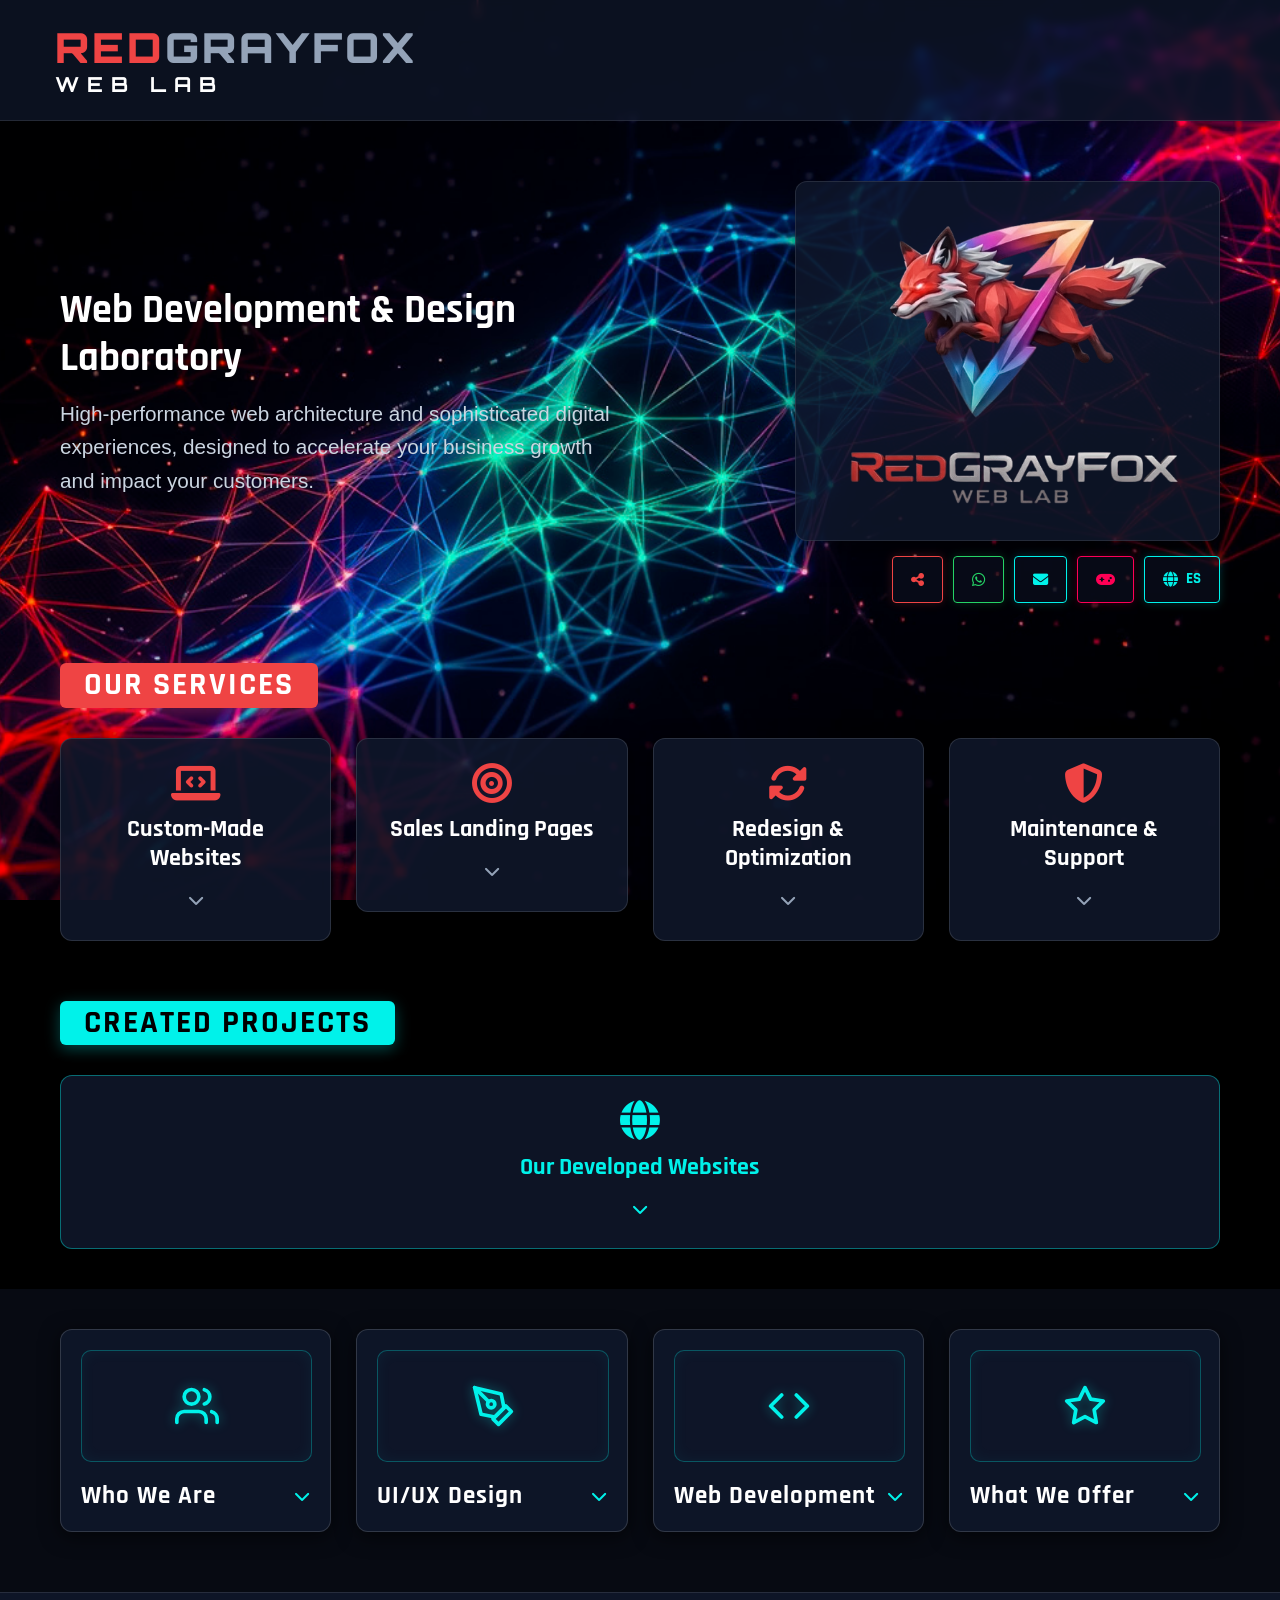
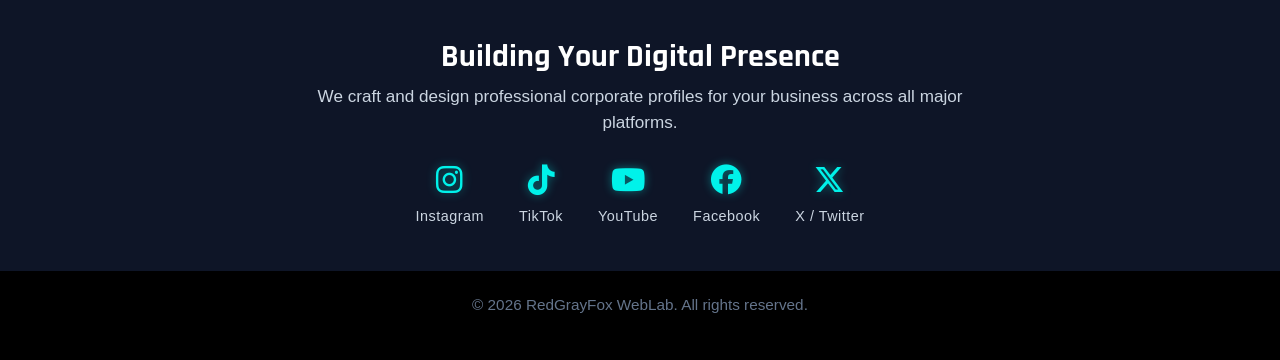
==== en/index.html @ 51eb8832 "Update print statement from 'Hello' to 'hey'" ====
<!DOCTYPE HTML>
<html lang="en">
	<head>
		<title>RedGrayFox WebLab | Web Design & Development</title>
		<meta charset="utf-8" />
		<meta name="viewport" content="width=device-width, initial-scale=1, user-scalable=no" />
		<link rel="stylesheet" href="../assets/css/main.css" />
		<!-- Fonts and Icons -->
		<link rel="preconnect" href="https://fonts.googleapis.com">
		<link rel="preconnect" href="https://fonts.gstatic.com" crossorigin>
		<link href="https://fonts.googleapis.com/css2?family=Orbitron:wght@700;900&family=Rajdhani:wght@600;700&display=swap" rel="stylesheet">
		<link rel="stylesheet" href="https://cdnjs.cloudflare.com/ajax/libs/font-awesome/6.5.1/css/all.min.css" />
		<!-- Favicon PNG -->
        <link rel="icon" type="image/png" sizes="32x32" href="./images/favicon.png" />
	</head>
	<body>
		<!-- Cybernetic Light Comets Canvas -->
		<canvas id="light-canvas"></canvas>

		<div id="page-wrapper">

			<!-- Header -->
			<section id="header">
				<div class="container">
					<div class="row aln-middle">
						<div class="col-12">
							<h1 style="position: relative; right: 5px;"><span>RED</span>GRAYFOX <span>WEB LAB</span></h1>
						</div>
					</div>
				</div>
			</section>

			<!-- Banner -->
			<section id="banner">
				<div class="container">
					<div class="row aln-middle">
						<div class="col-6 col-12-medium">
							<h2 class="banner-title">Web Development & Design Laboratory</h2>
							<p>High-performance web architecture and sophisticated digital experiences, designed to accelerate your business growth and impact your customers.</p>
						</div>
						<div class="col-6 col-12-medium">
							<div class="bordered-feature-image">
								<img src="../images/banner.png" alt="RedGrayFox WebLab Logo" />
							</div>
							
							<!-- Action Buttons -->
							<div class="banner-actions">
								<button class="share-btn" onclick="shareWebsite()" title="Share">
									<i class="fas fa-share-nodes"></i>
								</button>
								<a href="https://wa.me/50664789881?text=Hello,%20I'm%20interested%20in%20your%20web%20services." target="_blank" class="share-btn" title="WhatsApp" style="color: #25d366; border-color: #25d366; box-shadow: 0 0 10px rgba(37, 211, 102, 0.2);">
									<i class="fab fa-whatsapp"></i>
								</a>
								<a href="https://mail.google.com/mail/?view=cm&fs=1&to=redgrayfoxweblab@gmail.com" target="_blank" class="share-btn" title="Correo" style="color: #00f2ea; border-color: #00f2ea; box-shadow: 0 0 10px rgba(0, 242, 234, 0.2);">
    <i class="fas fa-envelope"></i>
</a>
								<a href="https://redgrayfox.github.io/RedGrayFoxStudios.github.io/" target="_blank" class="share-btn" title="RedGrayFox Studio" style="color: #ff0055; border-color: #ff0055; box-shadow: 0 0 10px rgba(255, 0, 85, 0.2);">
									<i class="fas fa-gamepad"></i>
								</a>
								<a href="../index.html" class="lang-btn">
									<i class="fas fa-globe"></i> ES
								</a>
							</div>
						</div>
					</div>
				</div>
			</section>

			<!-- Main Block: Interactive Services Dropdown -->
			<section id="services-section">
				<div class="container">
					<h2 class="section-title-red">Our Services</h2>
					<div class="row">
						<div class="col-3 col-6-medium col-12-small">
							<details class="service-card">
								<summary class="service-summary">
									<div class="service-icon"><i class="fas fa-laptop-code"></i></div>
									<h3>Custom-Made Websites</h3>
									<span class="toggle-icon"><i class="fas fa-chevron-down"></i></span>
								</summary>
								<p>Development of modern corporate pages, adapted to your brand identity and optimized for any device.</p>
							</details>
						</div>
						<div class="col-3 col-6-medium col-12-small">
							<details class="service-card">
								<summary class="service-summary">
									<div class="service-icon"><i class="fas fa-bullseye"></i></div>
									<h3>Sales Landing Pages</h3>
									<span class="toggle-icon"><i class="fas fa-chevron-down"></i></span>
								</summary>
								<p>Strategic landing pages designed for advertising campaigns and immediate generation of potential leads.</p>
							</details>
						</div>
						<div class="col-3 col-6-medium col-12-small">
							<details class="service-card">
								<summary class="service-summary">
									<div class="service-icon"><i class="fas fa-sync-alt"></i></div>
									<h3>Redesign & Optimization</h3>
									<span class="toggle-icon"><i class="fas fa-chevron-down"></i></span>
								</summary>
								<p>Modernization of websites, significantly improving load speed, SEO, and user experience.</p>
							</details>
						</div>
						<div class="col-3 col-6-medium col-12-small">
							<details class="service-card">
								<summary class="service-summary">
									<div class="service-icon"><i class="fas fa-shield-alt"></i></div>
									<h3>Maintenance & Support</h3>
									<span class="toggle-icon"><i class="fas fa-chevron-down"></i></span>
								</summary>
								<p>Hosting management, backups, security updates, and continuous adjustments to keep your site always active.</p>
							</details>
						</div>
					</div>
				</div>
			</section>

			<!-- New Section: Created Projects Portfolio -->
			<section id="projects-section">
				<div class="container">
					<h2 class="section-title-red" style="background: #00f2ea; color: #000000; box-shadow: 0 4px 15px rgba(0, 242, 234, 0.3);">Created Projects</h2>
					<div class="row">
						<div class="col-12">
							<details class="service-card" style="border-color: rgba(0, 242, 234, 0.4);">
								<summary class="service-summary">
									<div class="service-icon" style="color: #00f2ea;"><i class="fas fa-globe"></i></div>
									<h3 style="color: #00f2ea;">Our Developed Websites</h3>
									<span class="toggle-icon" style="color: #00f2ea;"><i class="fas fa-chevron-down"></i></span>
								</summary>
								<div style="margin-top: 15px; padding-top: 15px; border-top: 1px solid rgba(255, 255, 255, 0.1);">
									<ul class="project-links-list">
										<li>
											<a href="https://redgrayfox.github.io/RedGrayFoxStudios.github.io/" target="_self" class="project-link-item">
												<i class="fas fa-desktop" style="margin-right: 8px;"></i> RedGrayFox Studios
											</a>
										</li>

                                                                                <li>
											<a href="https://constructorarealtreminio.github.io/real-treminio/" target="_self" class="project-link-item">
												<i class="fas fa-desktop" style="margin-right: 8px;"></i> Real Treminio Constrution
											</a>
										</li>


                                                                                <li>
											<a href="https://zensoundmultimediastudios.github.io/ZensoundMultimediaStudios/" target="_self" class="project-link-item">
												<i class="fas fa-desktop" style="margin-right: 8px;"></i> Zensound Multimedia Studios
											</a>
									        </li>

									</ul>
								</div>
							</details>
						</div>
					</div>
				</div>
			</section>

			<!-- Features / Lower Section (Now Collapsible) -->
			<section id="features">
				<div class="container">
					<div class="row">
						<div class="col-3 col-6-medium col-12-small">
							<details class="feature-box">
								<summary class="feature-summary">
									<div class="svg-button">
										<svg xmlns="http://www.w3.org/2000/svg" viewBox="0 0 24 24" fill="none" stroke="currentColor" stroke-width="2" stroke-linecap="round" stroke-linejoin="round">
											<path d="M17 21v-2a4 4 0 0 0-4-4H5a4 4 0 0 0-4 4v2"></path>
											<circle cx="9" cy="7" r="4"></circle>
											<path d="M23 21v-2a4 4 0 0 0-3-3.87"></path>
											<path d="M16 3.13a4 4 0 0 1 0 7.75"></path>
										</svg>
									</div>
									<div class="feature-header-row">
										<h2>Who We Are</h2>
										<span class="feature-toggle-icon"><i class="fas fa-chevron-down"></i></span>
									</div>
								</summary>
								<p>A creative laboratory focused on building unique, functional, and attractive digital experiences.</p>
							</details>
						</div>
						<div class="col-3 col-6-medium col-12-small">
							<details class="feature-box">
								<summary class="feature-summary">
									<div class="svg-button">
										<svg xmlns="http://www.w3.org/2000/svg" viewBox="0 0 24 24" fill="none" stroke="currentColor" stroke-width="2" stroke-linecap="round" stroke-linejoin="round">
											<path d="M12 19l7-7 3 3-7 7-3-3z"></path>
											<path d="M18 13l-1.5-7.5L2 2l3.5 14.5L13 18l5-5z"></path>
											<path d="M2 2l7.58 7.58"></path>
											<circle cx="11" cy="11" r="2"></circle>
										</svg>
									</div>
									<div class="feature-header-row">
										<h2>UI/UX Design</h2>
										<span class="feature-toggle-icon"><i class="fas fa-chevron-down"></i></span>
									</div>
								</summary>
								<p>We transform ideas into intuitive interfaces focused on optimizing your users' navigation.</p>
							</details>
						</div>
						<div class="col-3 col-6-medium col-12-small">
							<details class="feature-box">
								<summary class="feature-summary">
									<div class="svg-button">
										<svg xmlns="http://www.w3.org/2000/svg" viewBox="0 0 24 24" fill="none" stroke="currentColor" stroke-width="2" stroke-linecap="round" stroke-linejoin="round">
											<polyline points="16 18 22 12 16 6"></polyline>
											<polyline points="8 6 2 12 8 18"></polyline>
										</svg>
									</div>
									<div class="feature-header-row">
										<h2>Web Development</h2>
										<span class="feature-toggle-icon"><i class="fas fa-chevron-down"></i></span>
									</div>
								</summary>
								<p>We write clean code, optimized for search engines (SEO) and 100% responsive for any device.</p>
							</details>
						</div>
						<div class="col-3 col-6-medium col-12-small">
							<details class="feature-box">
								<summary class="feature-summary">
									<div class="svg-button">
										<svg xmlns="http://www.w3.org/2000/svg" viewBox="0 0 24 24" fill="none" stroke="currentColor" stroke-width="2" stroke-linecap="round" stroke-linejoin="round">
											<polygon points="12 2 15.09 8.26 22 9.27 17 14.14 18.18 21.02 12 17.77 5.82 21.02 7 14.14 2 9.27 8.91 8.26 12 2"></polygon>
										</svg>
									</div>
									<div class="feature-header-row">
										<h2>What We Offer</h2>
										<span class="feature-toggle-icon"><i class="fas fa-chevron-down"></i></span>
									</div>
								</summary>
								<p>Digital solutions: from corporate pages and landing pages to online stores.</p>
							</details>
						</div>
					</div>
				</div>
			</section>

			<!-- Footer -->
			<footer id="footer">
				<div class="container">
					<h2>Building Your Digital Presence</h2>
					<p class="footer-subtitle">We craft and design professional corporate profiles for your business across all major platforms.</p>
					
					<div class="social-platforms-block">
						<div class="platform-item">
							<i class="fab fa-instagram"></i>
							<span>Instagram</span>
						</div>
						<div class="platform-item">
							<i class="fab fa-tiktok"></i>
							<span>TikTok</span>
						</div>
						<div class="platform-item">
							<i class="fab fa-youtube"></i>
							<span>YouTube</span>
						</div>
						<div class="platform-item">
							<i class="fab fa-facebook"></i>
							<span>Facebook</span>
						</div>
						<div class="platform-item">
							<i class="fab fa-x-twitter"></i>
							<span>X / Twitter</span>
						</div>
					</div>
				</div>
			</footer>

			<!-- Copyright -->
			<div id="copyright">
				&copy; 2026 RedGrayFox WebLab. All rights reserved.
			</div>

		</div>

		<!-- Script for share and light comets -->
		<script>
			function shareWebsite() {
				if (navigator.share) {
					navigator.share({
						title: 'RedGrayFox WebLab',
						url: window.location.href,
					}).catch(() => {});
				} else {
					navigator.clipboard.writeText(window.location.href);
					alert('Link copied to clipboard!');
				}
			}

			const canvas = document.getElementById('light-canvas');
			const ctx = canvas.getContext('2d');

			function resizeCanvas() {
				canvas.width = window.innerWidth;
				canvas.height = window.innerHeight;
			}
			window.addEventListener('resize', resizeCanvas);
			resizeCanvas();

			class LightComet {
				constructor() {
					this.reset();
				}

				reset() {
					const direction = Math.floor(Math.random() * 4);
					this.speed = Math.random() * 5 + 6;
					this.length = Math.random() * 40 + 60;

					if (direction === 0) {
						this.x = -150;
						this.y = Math.random() * canvas.height;
						this.vx = this.speed;
						this.vy = 0;
					} else if (direction === 1) {
						this.x = canvas.width + 150;
						this.y = Math.random() * canvas.height;
						this.vx = -this.speed;
						this.vy = 0;
					} else if (direction === 2) {
						this.x = Math.random() * canvas.width;
						this.y = -150;
						this.vx = 0;
						this.vy = this.speed;
					} else {
						this.x = Math.random() * canvas.width;
						this.y = canvas.height + 150;
						this.vx = 0;
						this.vy = -this.speed;
					}

					this.color = Math.random() > 0.5 ? '239, 68, 68' : '0, 242, 234';
					this.active = true;
				}

				update() {
					this.x += this.vx;
					this.y += this.vy;

					if (this.x < -200 || this.x > canvas.width + 200 || this.y < -200 || this.y > canvas.height + 200) {
						this.active = false;
					}
				}

				draw() {
					let tailX = this.x;
					let tailY = this.y;

					if (this.vx > 0) tailX = this.x - this.length;
					else if (this.vx < 0) tailX = this.x + this.length;
					
					if (this.vy > 0) tailY = this.y - this.length;
					else if (this.vy < 0) tailY = this.y + this.length;

					const gradient = ctx.createLinearGradient(this.x, this.y, tailX, tailY);
					gradient.addColorStop(0, `rgba(${this.color}, 1)`);
					gradient.addColorStop(0.3, `rgba(${this.color}, 0.5)`);
					gradient.addColorStop(1, `rgba(${this.color}, 0)`);

					ctx.beginPath();
					ctx.moveTo(this.x, this.y);
					ctx.lineTo(tailX, tailY);
					ctx.strokeStyle = gradient;
					ctx.lineWidth = 2;
					ctx.lineCap = 'round';
					ctx.stroke();
				}
			}

			let currentComet = null;
			let nextLaunchTime = Date.now() + 1000;

			function animate() {
				ctx.clearRect(0, 0, canvas.width, canvas.height);
				const now = Date.now();

				if (!currentComet && now > nextLaunchTime) {
					currentComet = new LightComet();
					nextLaunchTime = now + Math.random() * 2000 + 2500;
				}

				if (currentComet) {
					currentComet.update();
					currentComet.draw();
					if (!currentComet.active) {
						currentComet = null;
					}
				}

				requestAnimationFrame(animate);
			}

			animate();
		</script>
	</body>
</html>
---- assets/css/main.css ----
/* Reset básico */
html, body, div, span, applet, object, iframe, h1, h2, h3, h4, h5, h6, p, blockquote,
pre, a, abbr, acronym, address, big, cite, code, del, dfn, em, img, ins, kbd, q, s, samp,
small, strike, strong, sub, sup, tt, var, b, u, i, center, dl, dt, dd, ol, ul, li, fieldset,
form, label, legend, table, caption, tbody, tfoot, thead, tr, th, td, article, aside,
canvas, details, embed, figure, figcaption, footer, header, hgroup, menu, nav, output, ruby,
section, summary, time, mark, audio, video {
	margin: 0;
	padding: 0;
	border: 0;
	font-size: 100%;
	font: inherit;
	vertical-align: baseline;
}

article, aside, details, figcaption, figure, footer, header, hgroup, menu, nav, section {
	display: block;
}

html {
	box-sizing: border-box;
}

*, *:before, *:after {
	box-sizing: inherit;
}

/* Fondo continuo */
body {
	background: #000000 url("images/bg01.jpg") no-repeat center top fixed;
	background-size: cover;
	color: #e2e8f0;
	font-size: 13.5pt;
	font-family: Arial, Helvetica, sans-serif;
	line-height: 1.6em;
	font-weight: 300;
	overflow-x: hidden;
}

ol, ul {
	list-style: none;
}

a {
	text-decoration: none !important;
}

/* Canvas Cometas */
#light-canvas {
	position: fixed;
	top: 0;
	left: 0;
	width: 100vw;
	height: 100vh;
	pointer-events: none;
	z-index: 1;
}

#page-wrapper {
	position: relative;
	z-index: 2;
}

/* Container & Layout */
.container {
	margin: 0 auto;
	max-width: 100%;
	width: 1200px;
	padding: 0 20px;
}

.row {
	display: flex;
	flex-wrap: wrap;
	box-sizing: border-box;
	align-items: stretch;
	margin-top: -25px;
	margin-left: -25px;
}

.row > * {
	box-sizing: border-box;
	padding: 25px 0 0 25px;
}

.row.aln-middle {
	align-items: center;
}

.col-3 { width: 25%; }
.col-4 { width: 33.33333%; }
.col-6 { width: 50%; }
.col-8 { width: 66.66667%; }
.col-12 { width: 100%; }

/* Header */
#header {
	position: relative;
	background: rgba(15, 23, 42, 0.75);
	border-bottom: solid 1px rgba(255, 255, 255, 0.1);
	padding: 25px 0;
	backdrop-filter: blur(5px);
}

#header h1 {
	font-family: 'Orbitron', 'Rajdhani', sans-serif !important;
	font-size: 2.3em;
	font-weight: 900;
	color: #94a3b8;
	letter-spacing: 3px;
	text-transform: uppercase;
	line-height: 1.1;
}

#header h1 span:first-child {
	color: #ef4444; 
	display: inline;
}

#header h1 span:last-child {
	display: block;
	font-size: 0.5em;
	letter-spacing: 8px;
	color: #ffffff;
	font-weight: 700;
	margin-top: 2px;
}

/* Banner */
#banner {
	padding: 60px 0 40px 0;
}

#banner .banner-title {
	font-family: 'Rajdhani', sans-serif;
	font-size: 2.2em;
	color: #ffffff;
	margin-bottom: 15px;
	font-weight: 700;
	line-height: 1.2;
}

#banner p {
	font-family: Arial, Helvetica, sans-serif !important;
	font-size: 1.15em;
	line-height: 1.6em;
	color: #cbd5e1;
	font-weight: 300;
}

#banner .bordered-feature-image {
	background: rgba(15, 23, 42, 0.85);
	padding: 15px;
	border-radius: 12px;
	border: 1px solid rgba(255, 255, 255, 0.1);
	box-shadow: 0 10px 30px rgba(0, 0, 0, 0.6);
	display: flex;
	justify-content: center;
	align-items: center;
	max-width: 425px;
	margin-left: auto;
}

#banner .bordered-feature-image img {
	display: block;
	width: 100%;
	height: auto;
	border-radius: 8px;
}

/* Título Sección */
.section-title-red {
	font-family: 'Rajdhani', Arial, sans-serif !important;
	font-size: 1.8em;
	font-weight: 700;
	color: #ffffff;
	text-transform: uppercase;
	letter-spacing: 2px;
	margin-bottom: 30px;
	display: inline-block;
	background: #ef4444;
	padding: 8px 24px;
	border-radius: 6px;
	box-shadow: 0 4px 15px rgba(239, 68, 68, 0.3);
}

/* Sección Servicios y Portafolio Desplegable */
#services-section, #projects-section {
	padding: 20px 0 40px 0;
}

.service-card {
	background: rgba(15, 23, 42, 0.9);
	border: 1px solid rgba(255, 255, 255, 0.12);
	border-radius: 12px;
	padding: 25px 20px;
	transition: all 0.3s ease;
	box-shadow: 0 4px 20px rgba(0, 0, 0, 0.5);
	cursor: pointer;
}

.service-card:hover {
	border-color: #ef4444;
	box-shadow: 0 8px 25px rgba(239, 68, 68, 0.25);
}

.service-summary {
	list-style: none;
	display: flex;
	flex-direction: column;
	align-items: center;
	text-align: center;
	outline: none;
}

.service-summary::-webkit-details-marker {
	display: none;
}

.service-icon {
	font-size: 2.2em;
	color: #ef4444;
	margin-bottom: 12px;
}

.service-card h3 {
	font-family: 'Rajdhani', sans-serif;
	font-size: 1.35em;
	color: #ffffff;
	font-weight: 700;
	margin-bottom: 8px;
}

.toggle-icon {
	font-size: 0.9em;
	color: #94a3b8;
	margin-top: 5px;
	transition: transform 0.3s ease;
}

.service-card[open] .toggle-icon {
	transform: rotate(180deg);
	color: #ef4444;
}

.service-card p {
	font-size: 0.9em;
	color: #cbd5e1;
	line-height: 1.5em;
	margin-top: 15px;
	padding-top: 15px;
	border-top: 1px solid rgba(255, 255, 255, 0.1);
	text-align: center;
	animation: fadeIn 0.4s ease;
}

@keyframes fadeIn {
	from { opacity: 0; transform: translateY(-5px); }
	to { opacity: 1; transform: translateY(0); }
}

/* Estilo para los links de proyectos internos (Color Cian) */
.project-links-list {
	list-style: none;
	padding: 0;
	margin: 0;
	display: flex;
	flex-direction: column;
	gap: 10px;
}

.project-link-item {
	display: block;
	background: rgba(0, 242, 234, 0.08);
	border: 1px solid rgba(0, 242, 234, 0.3);
	color: #00f2ea !important;
	padding: 8px 12px;
	border-radius: 6px;
	font-family: 'Rajdhani', sans-serif;
	font-weight: 700;
	font-size: 1.05em;
	transition: all 0.3s ease;
}

.project-link-item:hover {
	background: #00f2ea;
	color: #000000 !important;
	box-shadow: 0 0 15px rgba(0, 242, 234, 0.5);
}

/* Section Features (Quiénes Somos / UI/UX, etc. ahora desplegables) */
#features {
	background: rgba(10, 15, 26, 0.7);
	padding: 40px 0 60px 0;
}

.feature-box {
	background: rgba(15, 23, 42, 0.92) !important;
	border: 1px solid rgba(255, 255, 255, 0.15) !important;
	border-radius: 12px !important;
	padding: 20px !important;
	height: 100% !important;
	box-shadow: 0 4px 20px rgba(0, 0, 0, 0.6) !important;
	cursor: pointer;
	transition: all 0.3s ease;
}

.feature-box:hover {
	border-color: #00f2ea !important;
	box-shadow: 0 8px 25px rgba(0, 242, 234, 0.25) !important;
}

.feature-summary {
	list-style: none;
	outline: none;
}

.feature-summary::-webkit-details-marker {
	display: none;
}

.feature-box .svg-button {
	width: 100%;
	height: 110px;
	background: rgba(15, 23, 42, 0.6);
	border: 1px solid rgba(0, 242, 234, 0.3);
	border-radius: 10px;
	display: flex;
	justify-content: center;
	align-items: center;
	margin-bottom: 20px;
	transition: all 0.3s ease;
	box-shadow: inset 0 0 15px rgba(0, 242, 234, 0.05);
}

.feature-box .svg-button svg {
	width: 44px;
	height: 44px;
	stroke: #00f2ea;
	transition: all 0.3s ease;
	filter: drop-shadow(0 0 6px rgba(0, 242, 234, 0.4));
}

.feature-box:hover .svg-button {
	border-color: #ef4444;
	background: rgba(239, 68, 68, 0.1);
	box-shadow: 0 0 20px rgba(239, 68, 68, 0.3), inset 0 0 15px rgba(239, 68, 68, 0.2);
}

.feature-box:hover .svg-button svg {
	stroke: #ef4444;
	transform: scale(1.1);
	filter: drop-shadow(0 0 8px rgba(239, 68, 68, 0.8));
}

.feature-header-row {
	display: flex;
	justify-content: space-between;
	align-items: center;
}

.feature-box h2 {
	font-family: 'Rajdhani', sans-serif !important;
	font-size: 1.4em !important;
	color: #ffffff !important;
	margin-bottom: 0 !important;
	font-weight: 700 !important;
	letter-spacing: 1px !important;
}

.feature-toggle-icon {
	font-size: 0.9em;
	color: #00f2ea;
	transition: transform 0.3s ease;
}

.feature-box[open] .feature-toggle-icon {
	transform: rotate(180deg);
}

.feature-box p {
	font-family: Arial, Helvetica, sans-serif !important;
	font-size: 0.9em !important;
	color: #e2e8f0 !important;
	line-height: 1.5em !important;
	font-weight: 300 !important;
	margin-top: 15px !important;
	padding-top: 15px !important;
	border-top: 1px solid rgba(255, 255, 255, 0.1) !important;
	animation: fadeIn 0.4s ease;
}

/* Footer & Bloque de Presencia Digital */
#footer {
	padding: 50px 0 40px 0;
	text-align: center;
	background: rgba(15, 23, 42, 0.95);
	border-top: 1px solid rgba(255, 255, 255, 0.1);
}

#footer h2 {
	font-family: 'Rajdhani', sans-serif;
	font-size: 1.8em;
	color: #ffffff;
	margin-bottom: 12px;
	font-weight: 700;
}

.footer-subtitle {
	font-size: 0.95em;
	color: #cbd5e1;
	max-width: 650px;
	margin: 0 auto 30px auto;
	line-height: 1.5;
}

.social-platforms-block {
	display: flex;
	justify-content: center;
	align-items: center;
	gap: 35px;
	flex-wrap: wrap;
}

.platform-item {
	display: flex;
	flex-direction: column;
	align-items: center;
	color: #00f2ea;
	cursor: default;
	user-select: none;
}

.platform-item i {
	font-size: 1.7em;
	margin-bottom: 6px;
	filter: drop-shadow(0 0 5px rgba(0, 242, 234, 0.4));
}

.platform-item span {
	font-family: Arial, Helvetica, sans-serif;
	font-size: 0.8em;
	color: #cbd5e1;
	letter-spacing: 0.5px;
}

/* Copyright */
#copyright {
	text-align: center;
	font-family: Arial, Helvetica, sans-serif;
	font-size: 0.85em;
	padding: 20px 0 40px 0;
	color: #64748b;
}

/* Responsivo */
@media screen and (max-width: 980px) {
	.col-12-medium { width: 100%; }
	.col-6-medium { width: 50%; }
	
	#header { text-align: center; }
	#banner { text-align: center; }
	#banner .bordered-feature-image { margin: 25px auto 0 auto; }
	.section-title-red { text-align: center; display: block; width: fit-content; margin-left: auto; margin-right: auto; }
}

@media screen and (max-width: 736px) {
	.col-12-small { width: 100%; }
	.social-platforms-block { gap: 20px; }
}

/* --- Language Switcher Button --- */
.lang-switcher-container {
    display: flex;
    justify-content: flex-end;
    margin-top: 15px;
}

.lang-btn {
    display: inline-flex;
    align-items: center;
    gap: 8px;
    background: rgba(10, 15, 30, 0.7);
    border: 1px solid #00f2ea;
    color: #00f2ea;
    padding: 8px 18px;
    font-family: 'Rajdhani', sans-serif;
    font-weight: 700;
    font-size: 0.95rem;
    text-decoration: none;
    border-radius: 4px;
    box-shadow: 0 0 10px rgba(0, 242, 234, 0.2);
    transition: all 0.3s ease;
}

.lang-btn:hover {
    background: #00f2ea;
    color: #050b14;
    box-shadow: 0 0 20px rgba(0, 242, 234, 0.6);
}

/* --- Contenedor para alinear los botones del banner --- */
.banner-actions {
    display: flex;
    justify-content: flex-end;
    gap: 10px;
    margin-top: 15px;
    flex-wrap: wrap;
}

/* --- Botón Compartir (Share) --- */
.share-btn {
    display: inline-flex;
    align-items: center;
    gap: 8px;
    background: rgba(10, 15, 30, 0.7);
    border: 1px solid #ef4444;
    color: #ef4444;
    padding: 8px 18px;
    font-family: 'Rajdhani', sans-serif;
    font-weight: 700;
    font-size: 0.95rem;
    text-decoration: none;
    border-radius: 4px;
    cursor: pointer;
    box-shadow: 0 0 10px rgba(239, 68, 68, 0.2);
    transition: all 0.3s ease;
}

.share-btn:hover {
    background: #ef4444;
    color: #ffffff;
    box-shadow: 0 0 20px rgba(239, 68, 68, 0.6);
}
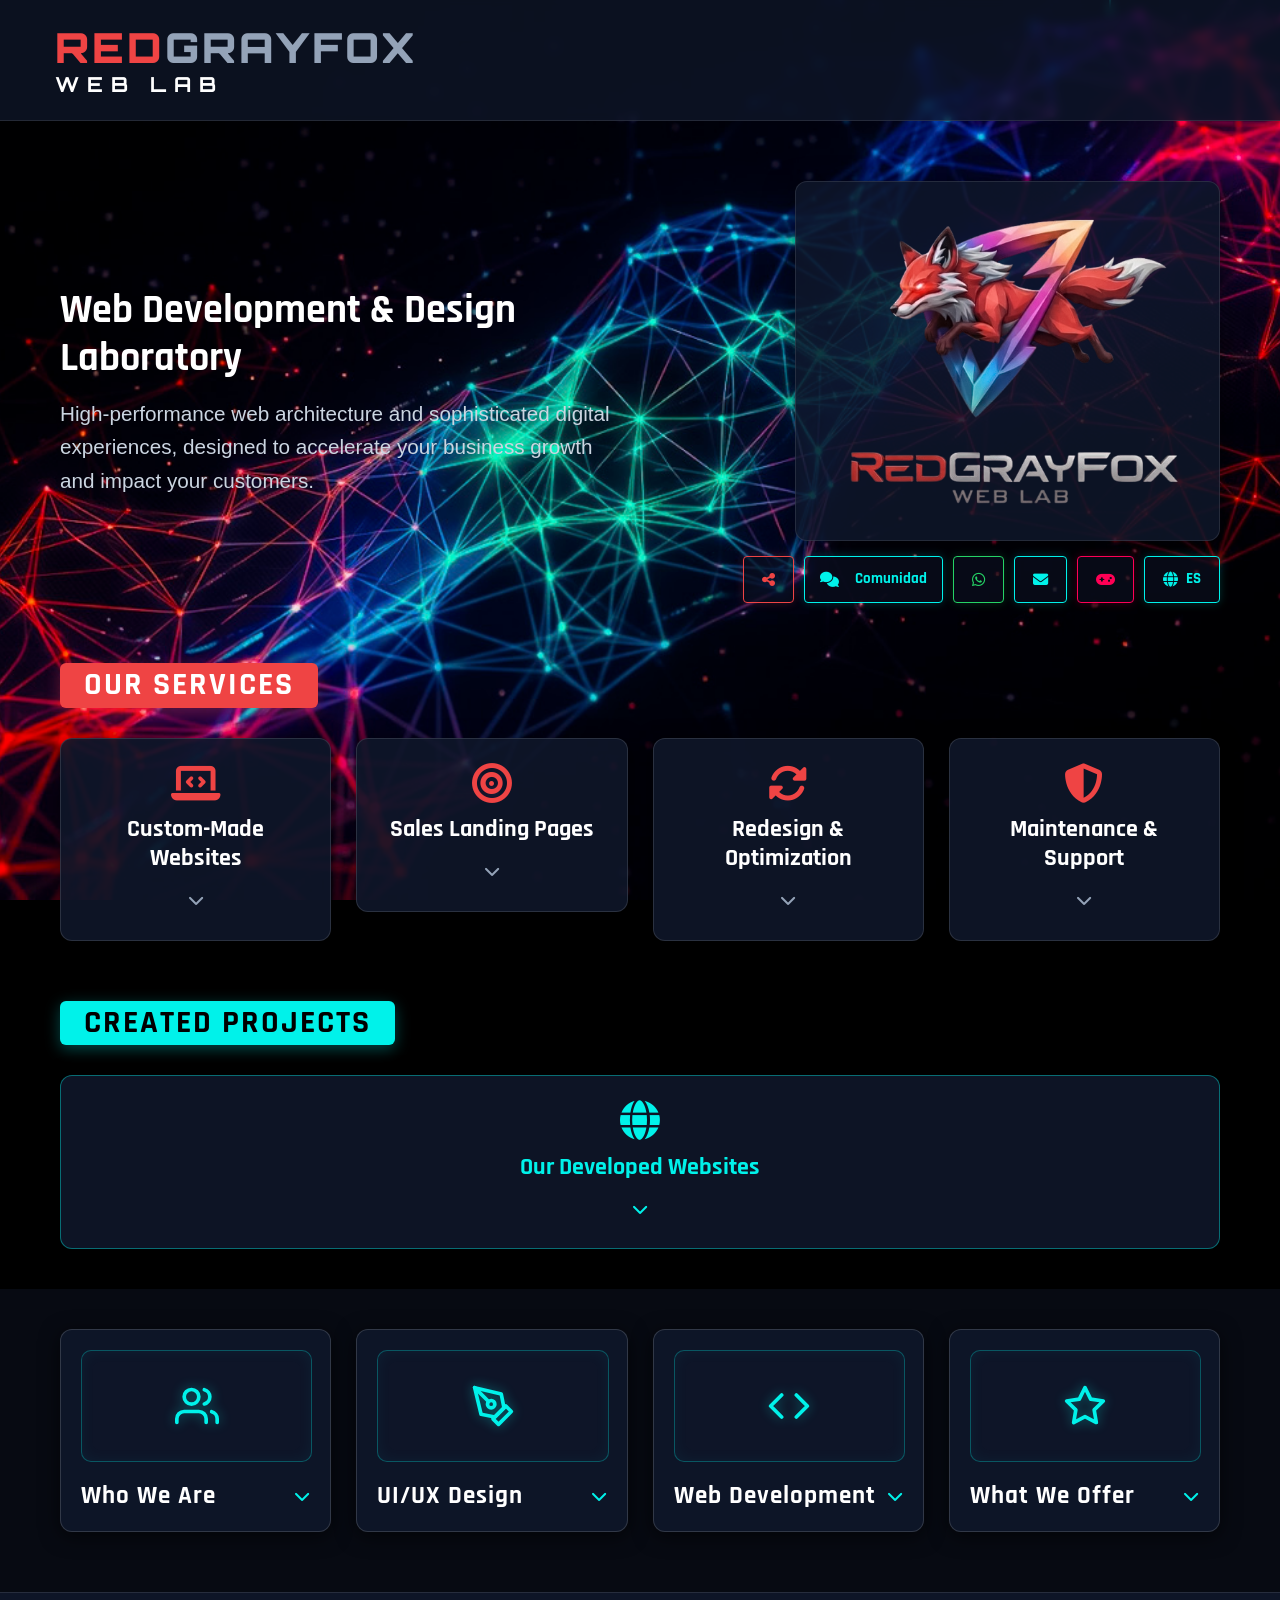
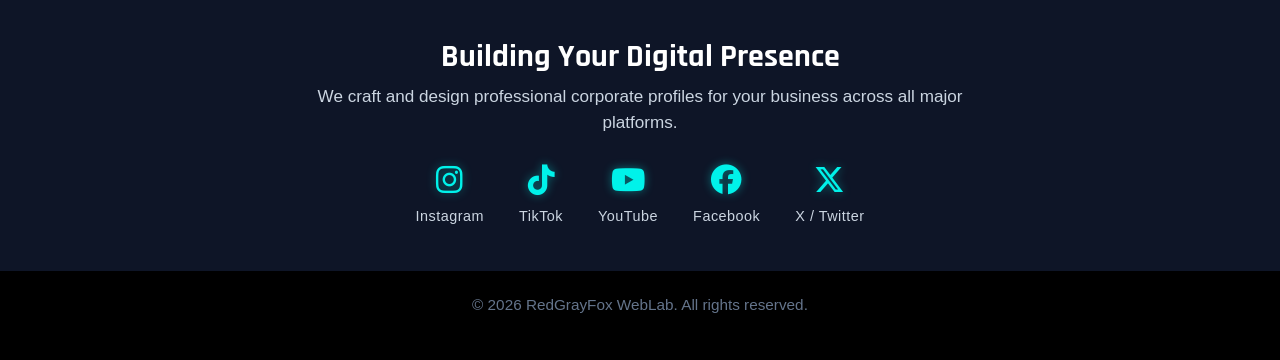
==== commit 0037487f: "Update print statement from 'Hello' to 'hey'" ====
--- a/en/index.html
+++ b/en/index.html
@@ -48,6 +48,11 @@
 								<button class="share-btn" onclick="shareWebsite()" title="Share">
 									<i class="fas fa-share-nodes"></i>
 								</button>
+
+                                <a href="foro//" class="share-btn" title="Comunidad & Foro" style="color: #00f2ea; border-color: #00f2ea; box-shadow: 0 0 10px rgba(0, 242, 234, 0.2); width: auto; padding: 0 15px;">
+                                    <i class="fas fa-comments"></i> <span style="margin-left: 8px;">Comunidad</span>
+                                </a>
+								
 								<a href="https://wa.me/50664789881?text=Hello,%20I'm%20interested%20in%20your%20web%20services." target="_blank" class="share-btn" title="WhatsApp" style="color: #25d366; border-color: #25d366; box-shadow: 0 0 10px rgba(37, 211, 102, 0.2);">
 									<i class="fab fa-whatsapp"></i>
 								</a>
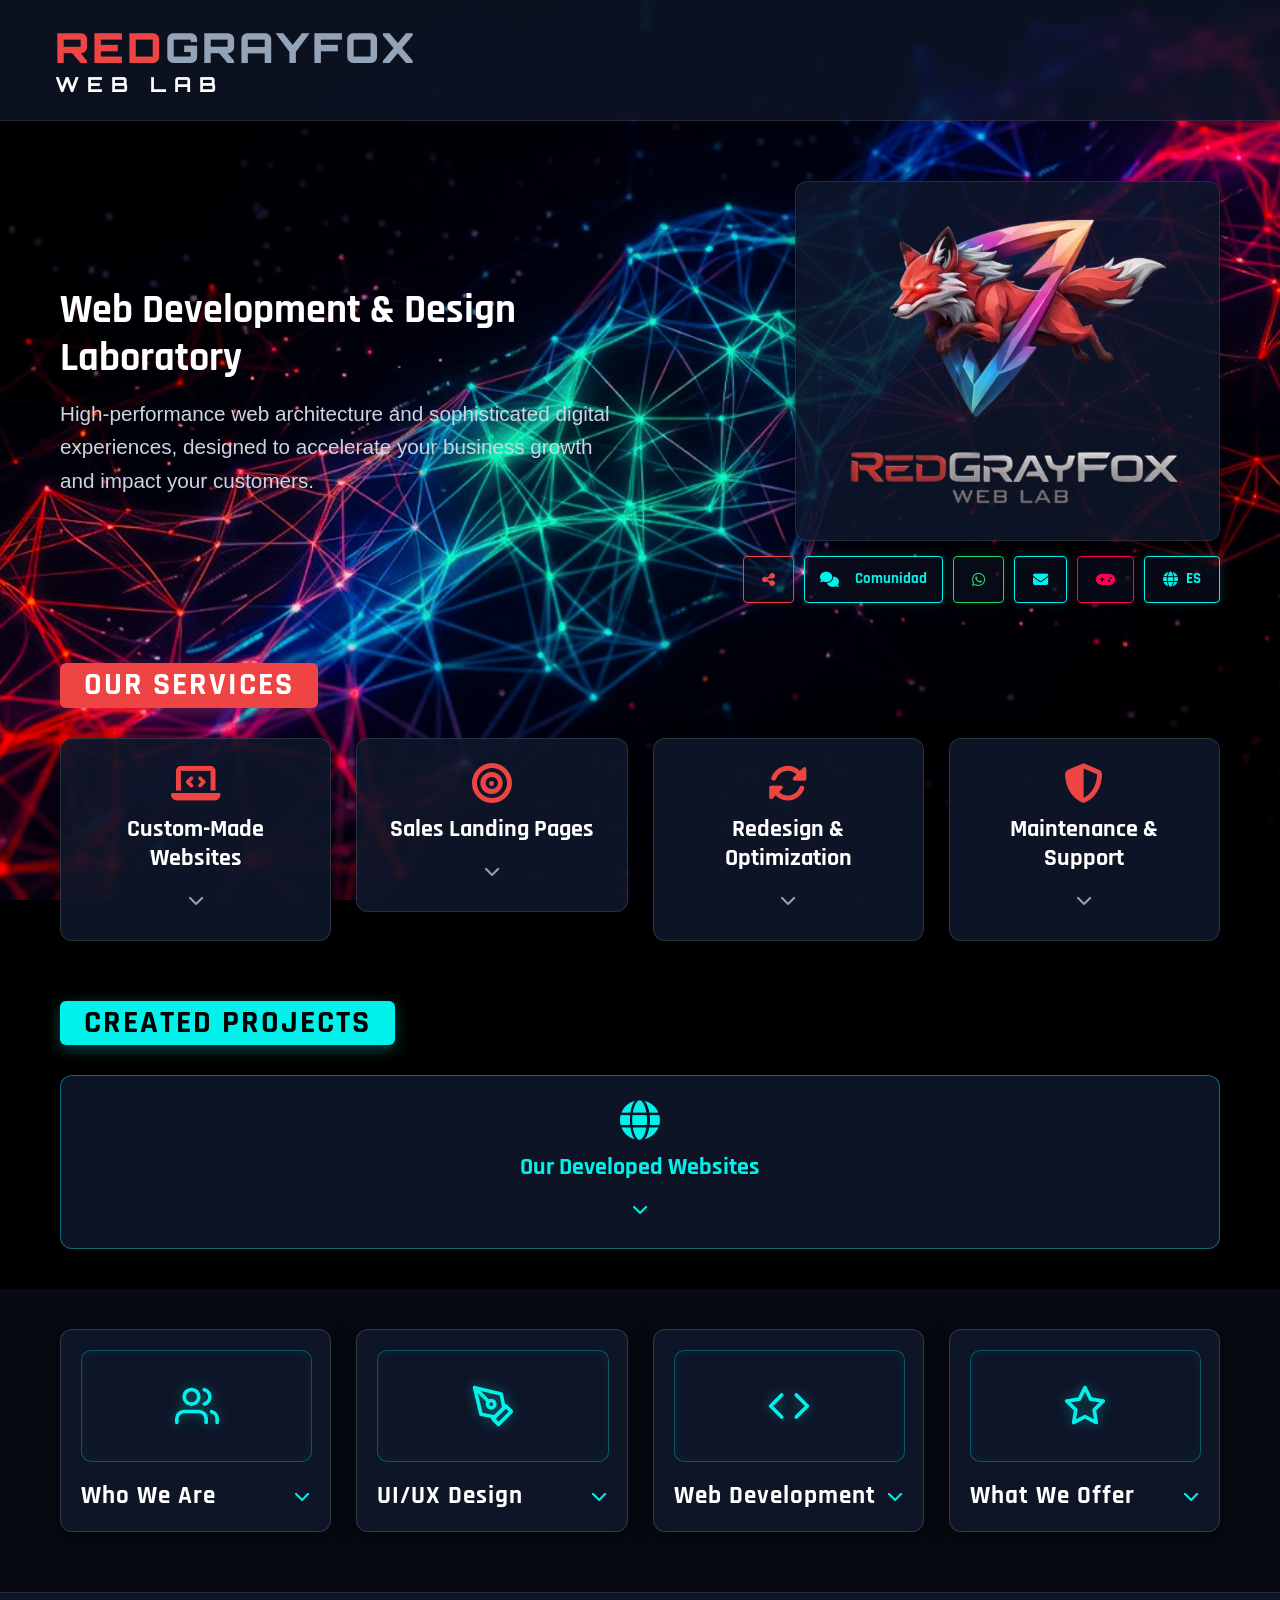
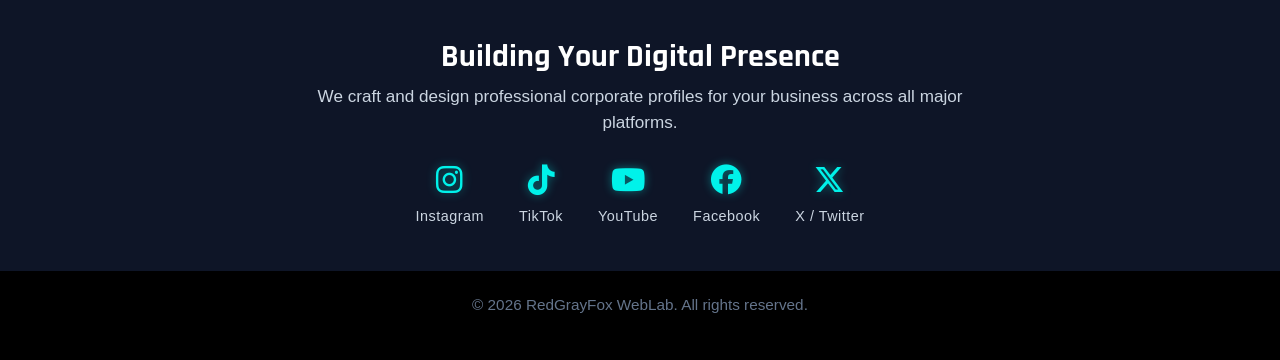
==== commit 17d7f0b7: "Update print statement from 'Hello' to 'hey'" ====
--- a/en/index.html
+++ b/en/index.html
@@ -49,7 +49,7 @@
 									<i class="fas fa-share-nodes"></i>
 								</button>
 
-                                <a href="foro//" class="share-btn" title="Comunidad & Foro" style="color: #00f2ea; border-color: #00f2ea; box-shadow: 0 0 10px rgba(0, 242, 234, 0.2); width: auto; padding: 0 15px;">
+                                <a href="..foro/" class="share-btn" title="Comunidad & Foro" style="color: #00f2ea; border-color: #00f2ea; box-shadow: 0 0 10px rgba(0, 242, 234, 0.2); width: auto; padding: 0 15px;">
                                     <i class="fas fa-comments"></i> <span style="margin-left: 8px;">Comunidad</span>
                                 </a>
 								
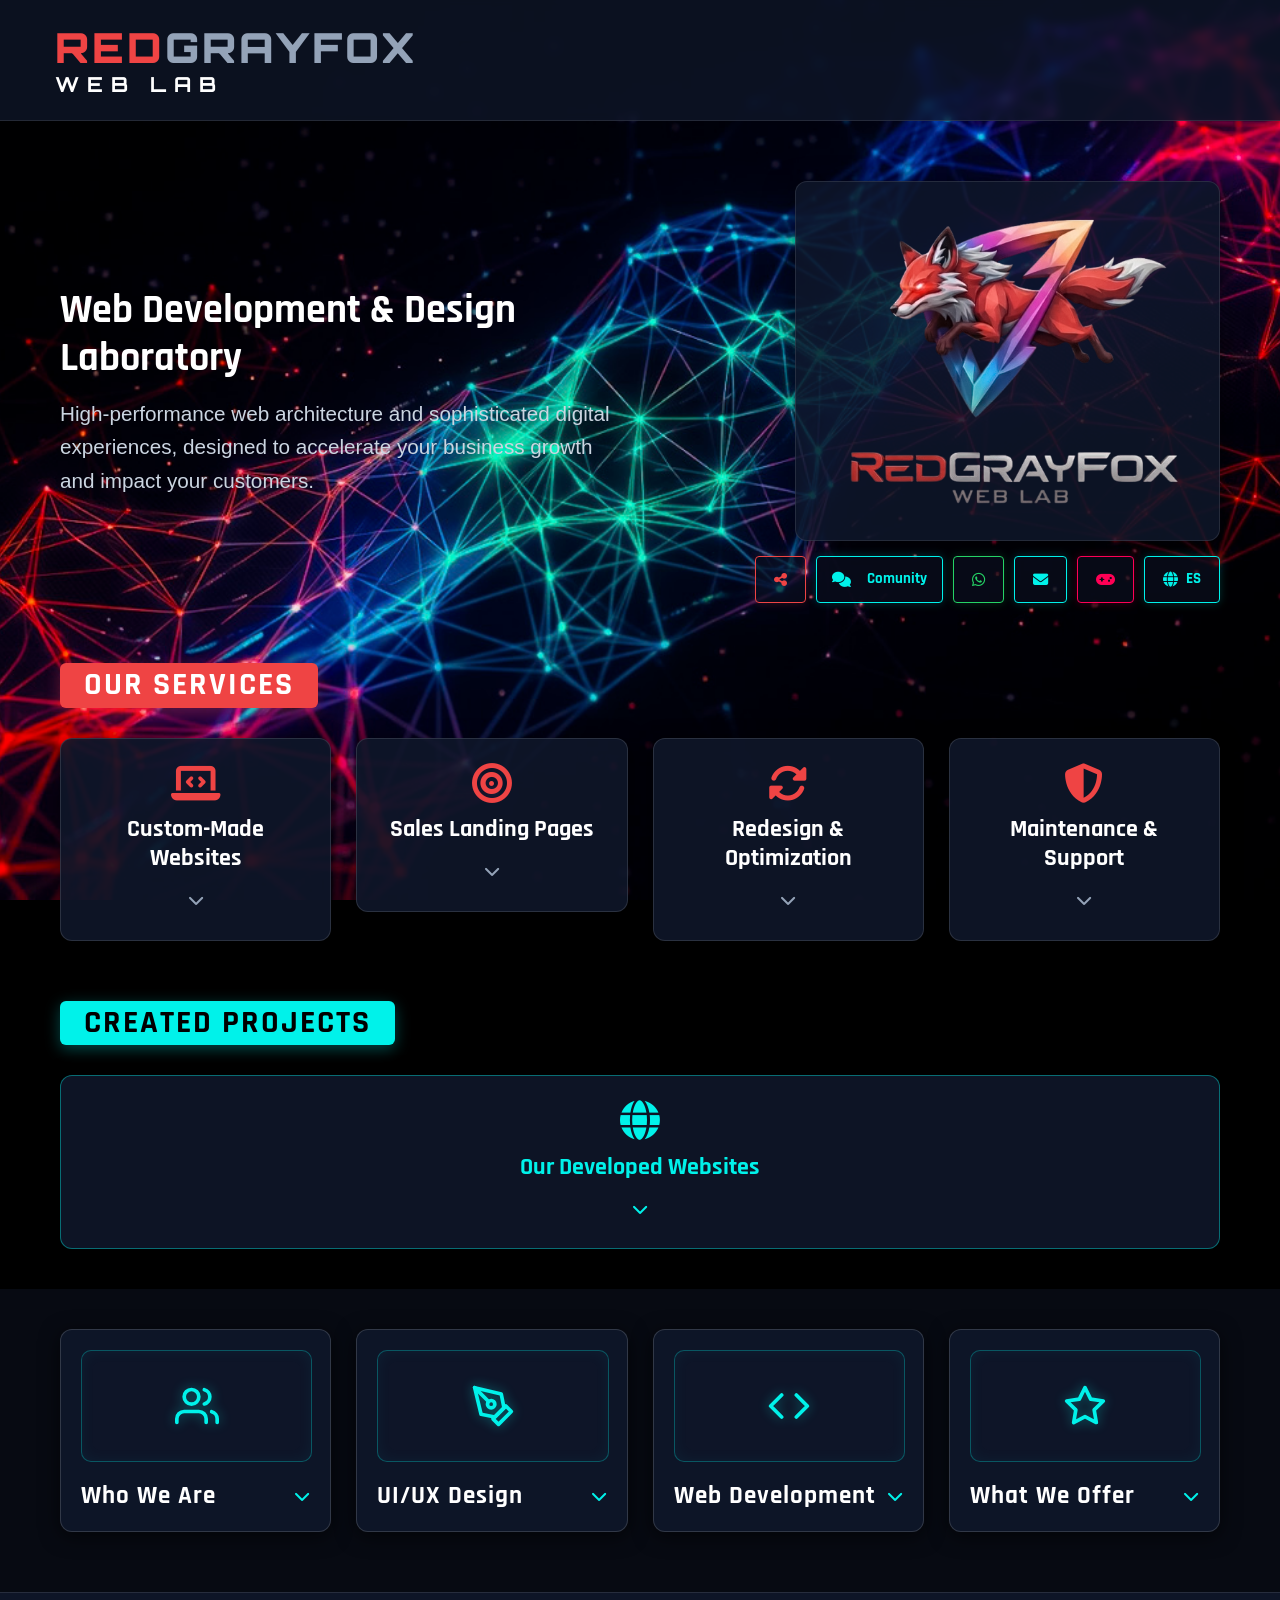
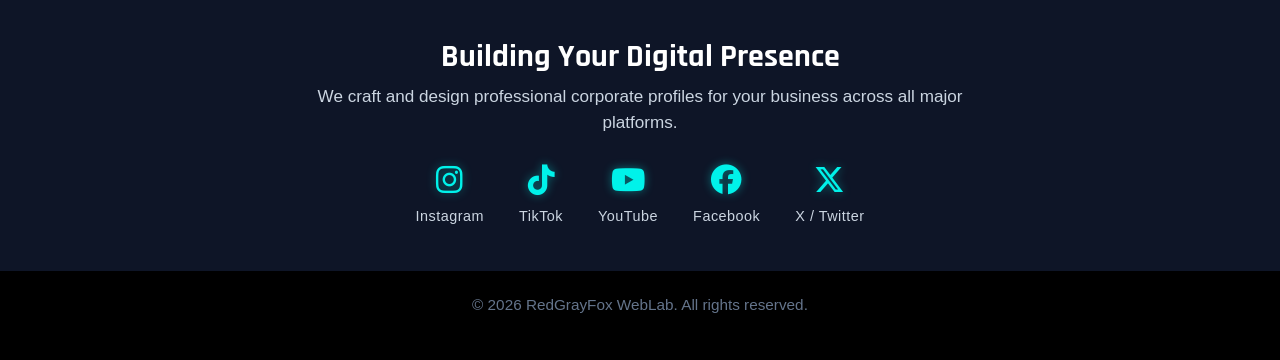
==== commit 9dcfa452: "Update print statement from 'Hello' to 'Hey'" ====
--- a/en/index.html
+++ b/en/index.html
@@ -49,8 +49,8 @@
 									<i class="fas fa-share-nodes"></i>
 								</button>
 
-                                <a href="..foro/" class="share-btn" title="Comunidad & Foro" style="color: #00f2ea; border-color: #00f2ea; box-shadow: 0 0 10px rgba(0, 242, 234, 0.2); width: auto; padding: 0 15px;">
-                                    <i class="fas fa-comments"></i> <span style="margin-left: 8px;">Comunidad</span>
+                                <a href="..foro/" class="share-btn" title="Comunity & Forum" style="color: #00f2ea; border-color: #00f2ea; box-shadow: 0 0 10px rgba(0, 242, 234, 0.2); width: auto; padding: 0 15px;">
+                                    <i class="fas fa-comments"></i> <span style="margin-left: 8px;">Comunity</span>
                                 </a>
 								
 								<a href="https://wa.me/50664789881?text=Hello,%20I'm%20interested%20in%20your%20web%20services." target="_blank" class="share-btn" title="WhatsApp" style="color: #25d366; border-color: #25d366; box-shadow: 0 0 10px rgba(37, 211, 102, 0.2);">
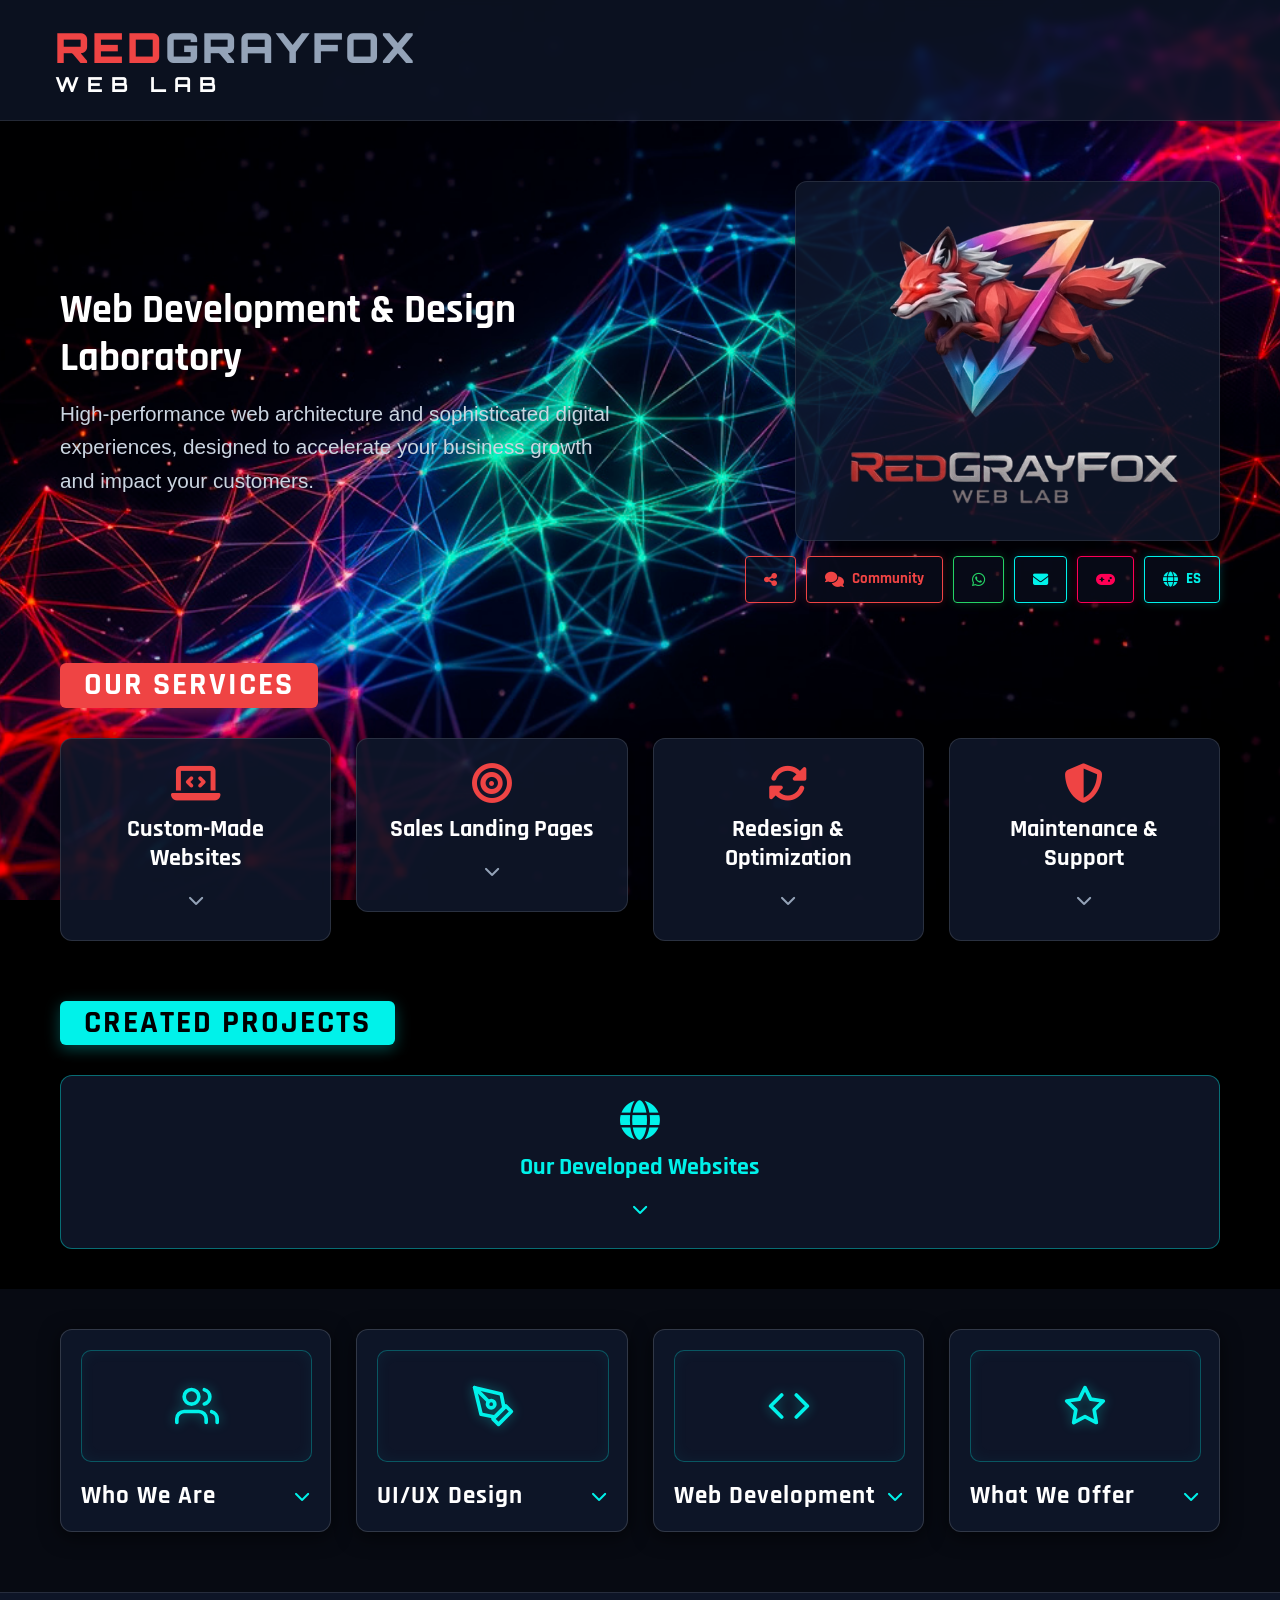
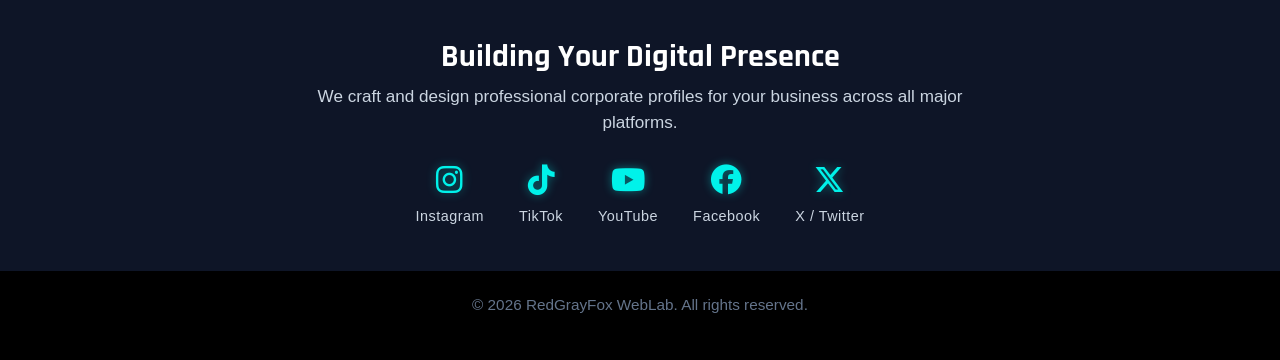
==== commit 1a8c305c: "Update print statement from 'Hello' to 'Hey'" ====
--- a/en/index.html
+++ b/en/index.html
@@ -49,9 +49,9 @@
 									<i class="fas fa-share-nodes"></i>
 								</button>
 
-                                <a href="..foro/" class="share-btn" title="Comunity & Forum" style="color: #00f2ea; border-color: #00f2ea; box-shadow: 0 0 10px rgba(0, 242, 234, 0.2); width: auto; padding: 0 15px;">
-                                    <i class="fas fa-comments"></i> <span style="margin-left: 8px;">Comunity</span>
-                                </a>
+                                <a href="../foro/" class="share-btn" title="Community & Forum">
+    <i class="fas fa-comments"></i> <span>Community</span>
+</a>
 								
 								<a href="https://wa.me/50664789881?text=Hello,%20I'm%20interested%20in%20your%20web%20services." target="_blank" class="share-btn" title="WhatsApp" style="color: #25d366; border-color: #25d366; box-shadow: 0 0 10px rgba(37, 211, 102, 0.2);">
 									<i class="fab fa-whatsapp"></i>
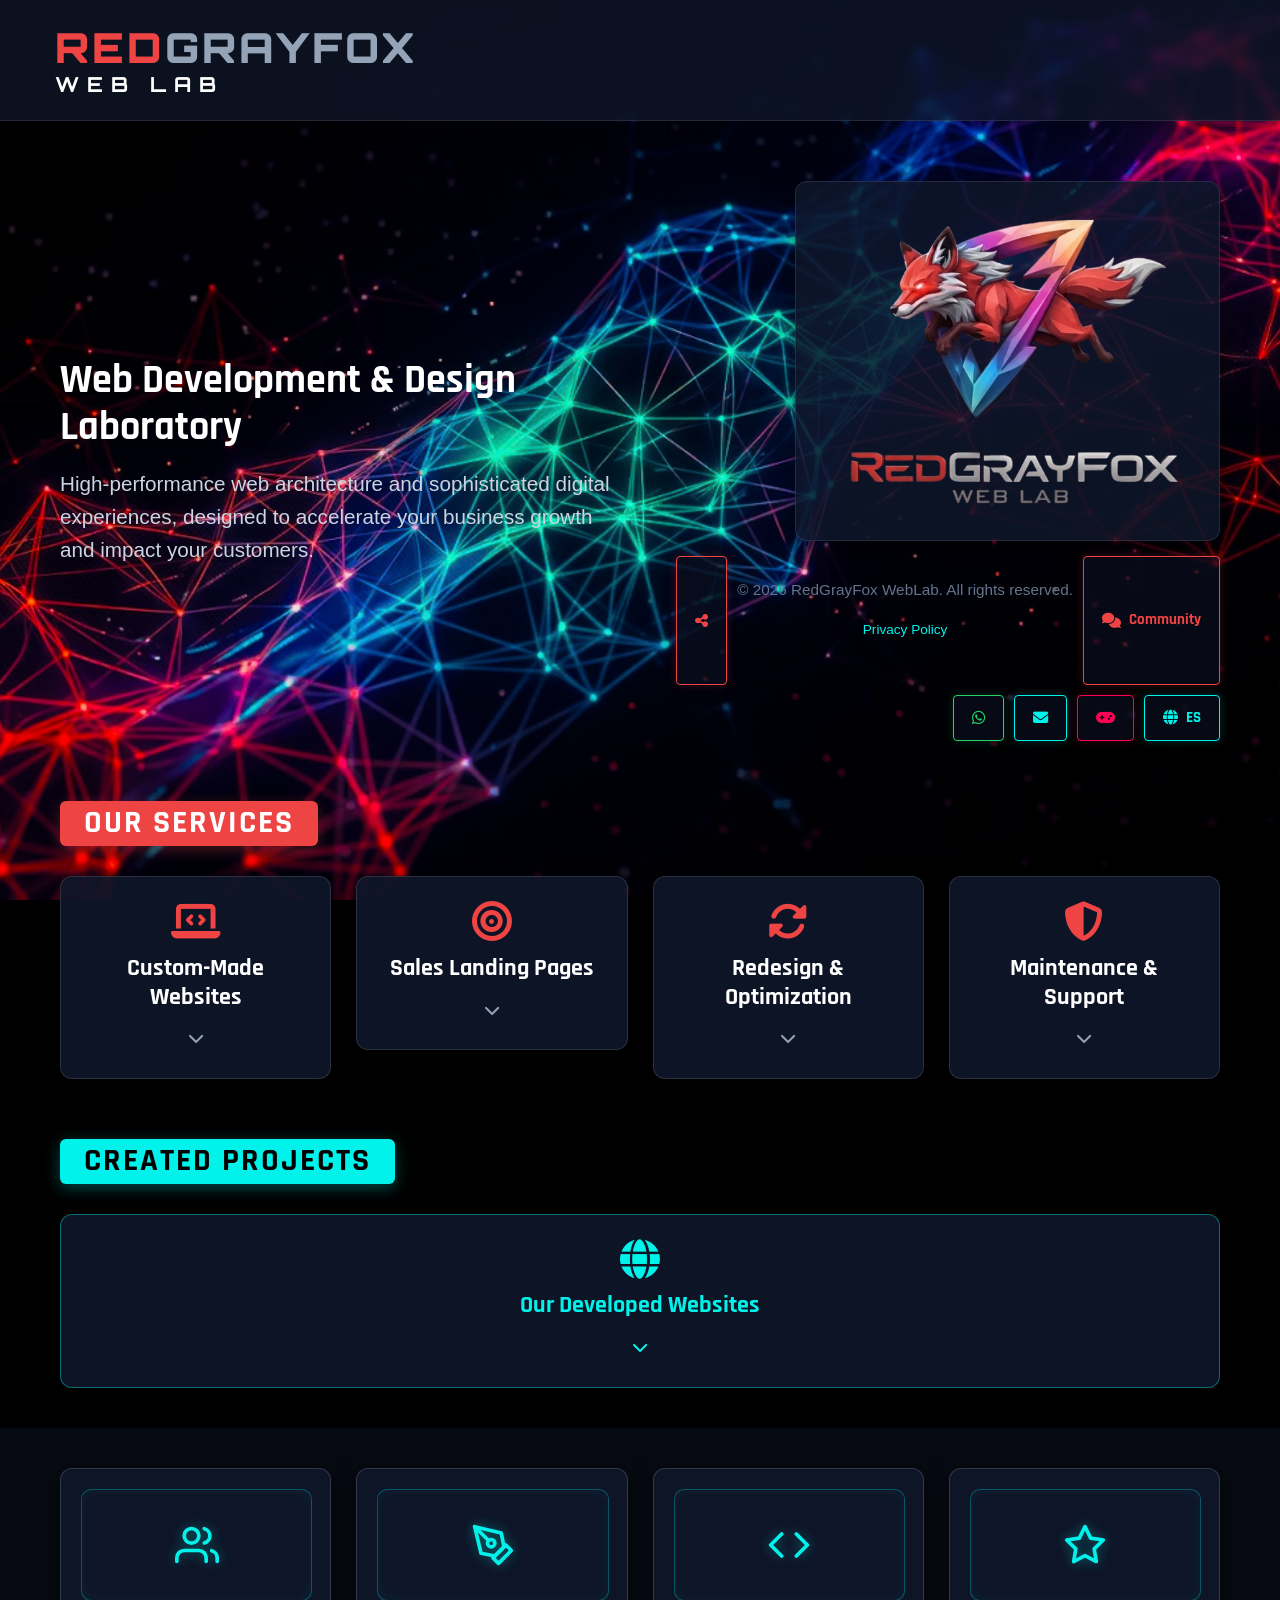
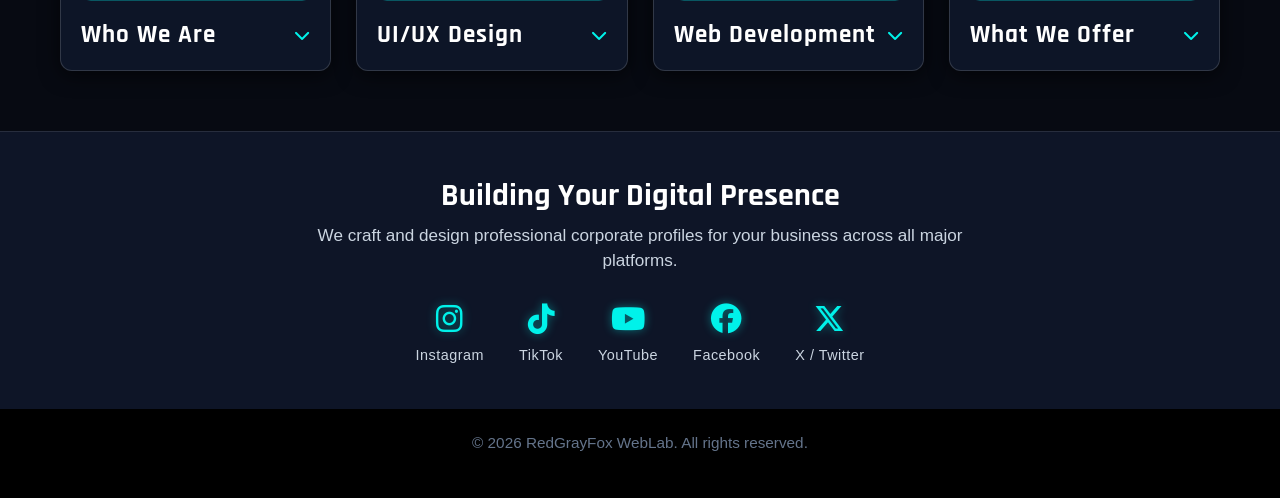
==== commit d4567c02: "Update print statement from 'Hello' to 'Hey'" ====
--- a/en/index.html
+++ b/en/index.html
@@ -48,6 +48,13 @@
 								<button class="share-btn" onclick="shareWebsite()" title="Share">
 									<i class="fas fa-share-nodes"></i>
 								</button>
+
+								<div id="copyright" style="display: flex; flex-direction: column; align-items: center; gap: 10px;">
+    <div>&copy; 2026 RedGrayFox WebLab. All rights reserved.</div>
+    <div>
+        <a href="privacy-policy.html" style="color: #00f2ea; font-size: 0.85rem; text-decoration: none;">Privacy Policy</a>
+    </div>
+</div>
 
                                 <a href="../foro/" class="share-btn" title="Community & Forum">
     <i class="fas fa-comments"></i> <span>Community</span>
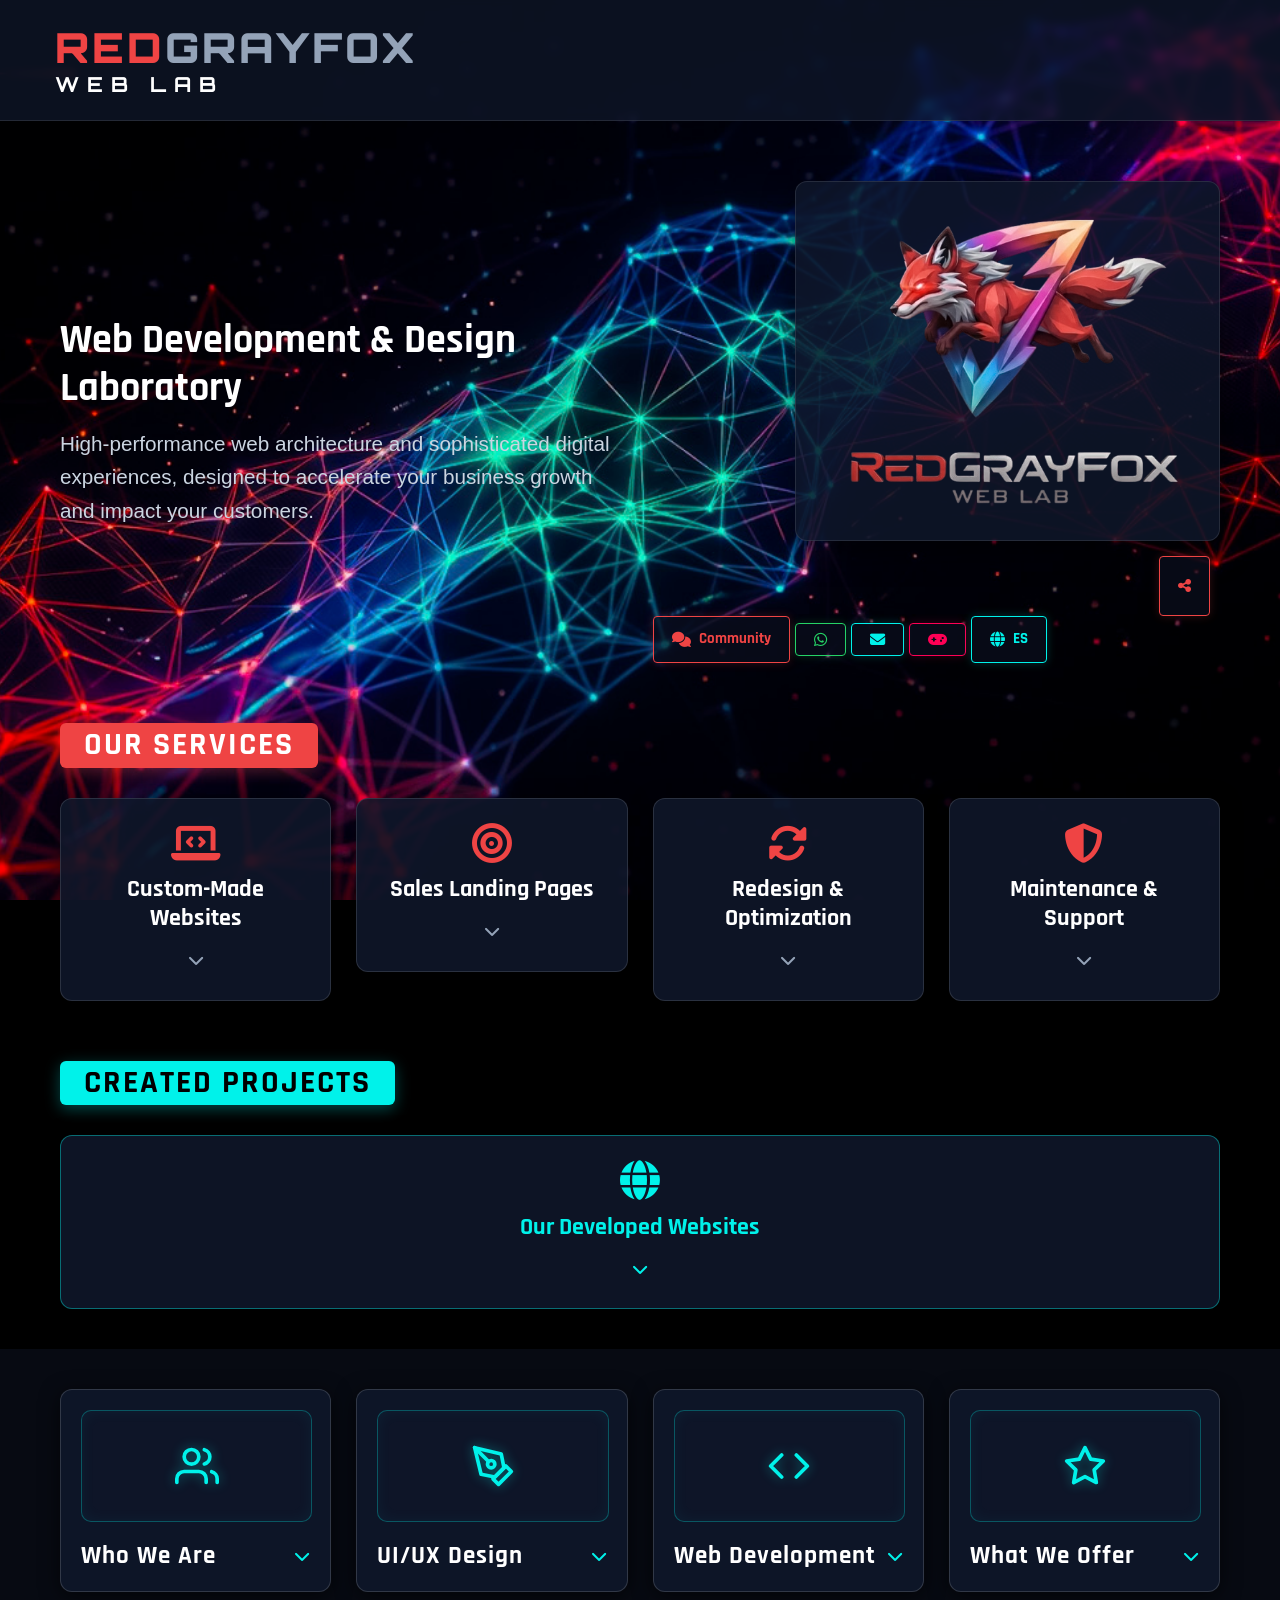
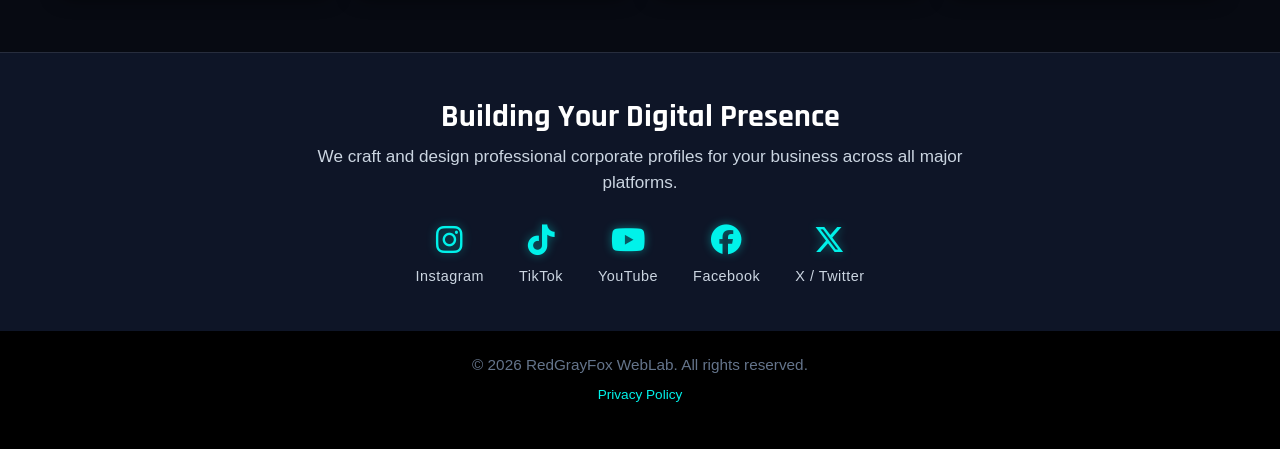
==== commit b87097a2: "Update print statement from 'Hello' to 'Good'" ====
--- a/en/index.html
+++ b/en/index.html
@@ -50,9 +50,6 @@
 								</button>
 
 								<div id="copyright" style="display: flex; flex-direction: column; align-items: center; gap: 10px;">
-    <div>&copy; 2026 RedGrayFox WebLab. All rights reserved.</div>
-    <div>
-        <a href="privacy-policy.html" style="color: #00f2ea; font-size: 0.85rem; text-decoration: none;">Privacy Policy</a>
     </div>
 </div>
 
@@ -280,7 +277,10 @@
 
 			<!-- Copyright -->
 			<div id="copyright">
-				&copy; 2026 RedGrayFox WebLab. All rights reserved.
+                  <div>&copy; 2026 RedGrayFox WebLab. All rights reserved.</div>
+    <div>
+        <a href="privacy-policy.html" style="color: #00f2ea; font-size: 0.85rem; text-decoration: none;">Privacy Policy</a>
+				
 			</div>
 
 		</div>
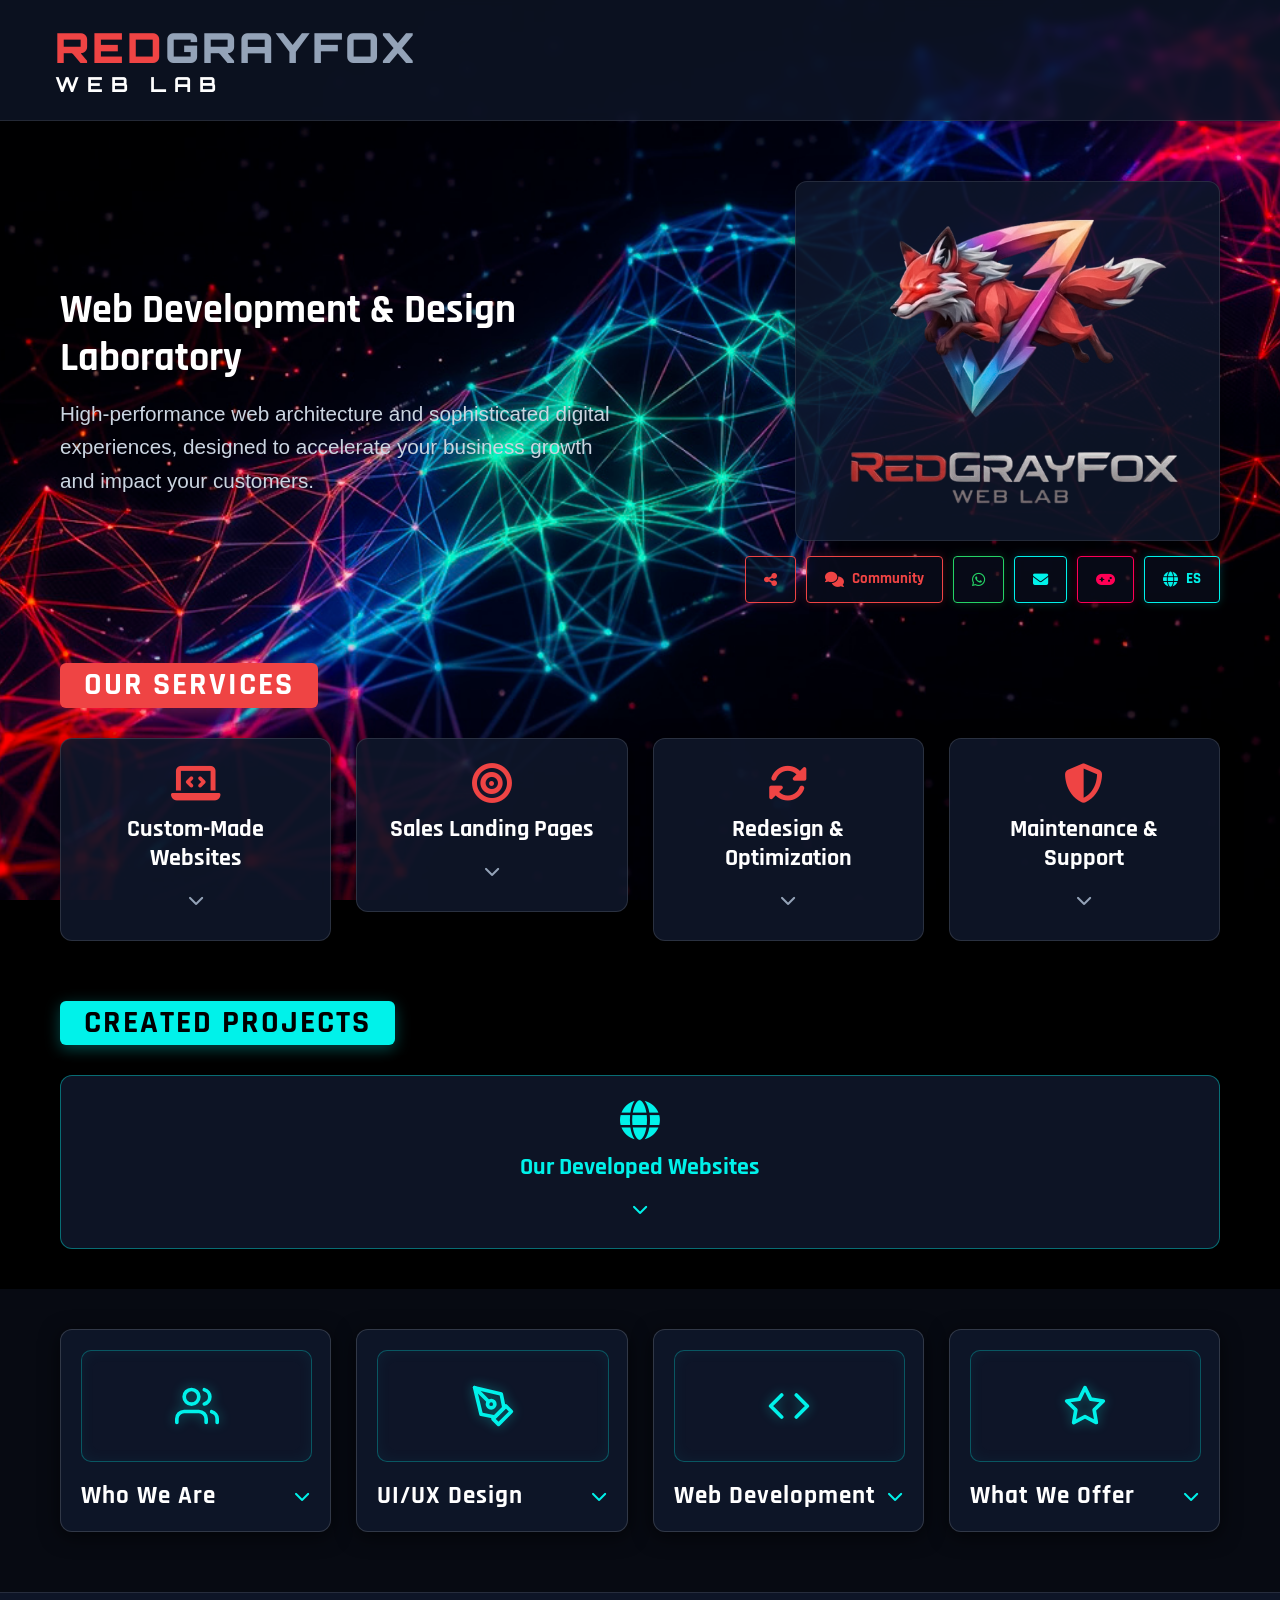
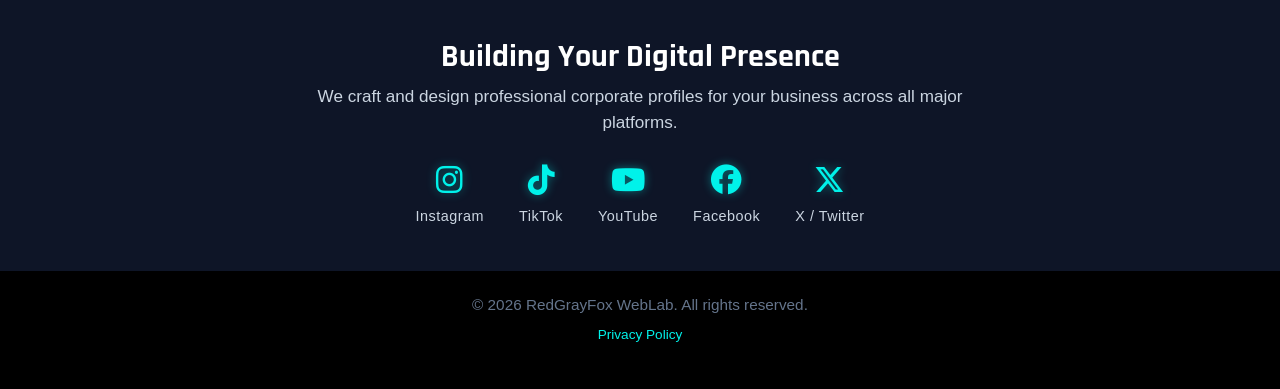
==== commit 1ba9365d: "Update print statement from 'Hello' to 'Hey'" ====
--- a/en/index.html
+++ b/en/index.html
@@ -1,408 +1,398 @@
 <!DOCTYPE HTML>
 <html lang="en">
-	<head>
-		<title>RedGrayFox WebLab | Web Design & Development</title>
-		<meta charset="utf-8" />
-		<meta name="viewport" content="width=device-width, initial-scale=1, user-scalable=no" />
-		<link rel="stylesheet" href="../assets/css/main.css" />
-		<!-- Fonts and Icons -->
-		<link rel="preconnect" href="https://fonts.googleapis.com">
-		<link rel="preconnect" href="https://fonts.gstatic.com" crossorigin>
-		<link href="https://fonts.googleapis.com/css2?family=Orbitron:wght@700;900&family=Rajdhani:wght@600;700&display=swap" rel="stylesheet">
-		<link rel="stylesheet" href="https://cdnjs.cloudflare.com/ajax/libs/font-awesome/6.5.1/css/all.min.css" />
-		<!-- Favicon PNG -->
+    <head>
+        <title>RedGrayFox WebLab | Web Design & Development</title>
+        <meta charset="utf-8" />
+        <meta name="viewport" content="width=device-width, initial-scale=1, user-scalable=no" />
+        <link rel="stylesheet" href="../assets/css/main.css" />
+        <!-- Fonts and Icons -->
+        <link rel="preconnect" href="https://fonts.googleapis.com">
+        <link rel="preconnect" href="https://fonts.gstatic.com" crossorigin>
+        <link href="https://fonts.googleapis.com/css2?family=Orbitron:wght@700;900&family=Rajdhani:wght@600;700&display=swap" rel="stylesheet">
+        <link rel="stylesheet" href="https://cdnjs.cloudflare.com/ajax/libs/font-awesome/6.5.1/css/all.min.css" />
+        <!-- Favicon PNG -->
         <link rel="icon" type="image/png" sizes="32x32" href="./images/favicon.png" />
-	</head>
-	<body>
-		<!-- Cybernetic Light Comets Canvas -->
-		<canvas id="light-canvas"></canvas>
-
-		<div id="page-wrapper">
-
-			<!-- Header -->
-			<section id="header">
-				<div class="container">
-					<div class="row aln-middle">
-						<div class="col-12">
-							<h1 style="position: relative; right: 5px;"><span>RED</span>GRAYFOX <span>WEB LAB</span></h1>
-						</div>
-					</div>
-				</div>
-			</section>
-
-			<!-- Banner -->
-			<section id="banner">
-				<div class="container">
-					<div class="row aln-middle">
-						<div class="col-6 col-12-medium">
-							<h2 class="banner-title">Web Development & Design Laboratory</h2>
-							<p>High-performance web architecture and sophisticated digital experiences, designed to accelerate your business growth and impact your customers.</p>
-						</div>
-						<div class="col-6 col-12-medium">
-							<div class="bordered-feature-image">
-								<img src="../images/banner.png" alt="RedGrayFox WebLab Logo" />
-							</div>
-							
-							<!-- Action Buttons -->
-							<div class="banner-actions">
-								<button class="share-btn" onclick="shareWebsite()" title="Share">
-									<i class="fas fa-share-nodes"></i>
-								</button>
-
-								<div id="copyright" style="display: flex; flex-direction: column; align-items: center; gap: 10px;">
-    </div>
-</div>
-
+    </head>
+    <body>
+        <!-- Cybernetic Light Comets Canvas -->
+        <canvas id="light-canvas"></canvas>
+
+        <div id="page-wrapper">
+
+            <!-- Header -->
+            <section id="header">
+                <div class="container">
+                    <div class="row aln-middle">
+                        <div class="col-12">
+                            <h1 style="position: relative; right: 5px;"><span>RED</span>GRAYFOX <span>WEB LAB</span></h1>
+                        </div>
+                    </div>
+                </div>
+            </section>
+
+            <!-- Banner -->
+            <section id="banner">
+                <div class="container">
+                    <div class="row aln-middle">
+                        <div class="col-6 col-12-medium">
+                            <h2 class="banner-title">Web Development & Design Laboratory</h2>
+                            <p>High-performance web architecture and sophisticated digital experiences, designed to accelerate your business growth and impact your customers.</p>
+                        </div>
+                        <div class="col-6 col-12-medium">
+                            <div class="bordered-feature-image">
+                                <img src="../images/banner.png" alt="RedGrayFox WebLab Logo" />
+                            </div>
+                            
+                            <!-- Action Buttons -->
+                            <div class="banner-actions">
+                                <button class="share-btn" onclick="shareWebsite()" title="Share">
+                                    <i class="fas fa-share-nodes"></i>
+                                </button>
                                 <a href="../foro/" class="share-btn" title="Community & Forum">
-    <i class="fas fa-comments"></i> <span>Community</span>
-</a>
-								
-								<a href="https://wa.me/50664789881?text=Hello,%20I'm%20interested%20in%20your%20web%20services." target="_blank" class="share-btn" title="WhatsApp" style="color: #25d366; border-color: #25d366; box-shadow: 0 0 10px rgba(37, 211, 102, 0.2);">
-									<i class="fab fa-whatsapp"></i>
-								</a>
-								<a href="https://mail.google.com/mail/?view=cm&fs=1&to=redgrayfoxweblab@gmail.com" target="_blank" class="share-btn" title="Correo" style="color: #00f2ea; border-color: #00f2ea; box-shadow: 0 0 10px rgba(0, 242, 234, 0.2);">
-    <i class="fas fa-envelope"></i>
-</a>
-								<a href="https://redgrayfox.github.io/RedGrayFoxStudios.github.io/" target="_blank" class="share-btn" title="RedGrayFox Studio" style="color: #ff0055; border-color: #ff0055; box-shadow: 0 0 10px rgba(255, 0, 85, 0.2);">
-									<i class="fas fa-gamepad"></i>
-								</a>
-								<a href="../index.html" class="lang-btn">
-									<i class="fas fa-globe"></i> ES
-								</a>
-							</div>
-						</div>
-					</div>
-				</div>
-			</section>
-
-			<!-- Main Block: Interactive Services Dropdown -->
-			<section id="services-section">
-				<div class="container">
-					<h2 class="section-title-red">Our Services</h2>
-					<div class="row">
-						<div class="col-3 col-6-medium col-12-small">
-							<details class="service-card">
-								<summary class="service-summary">
-									<div class="service-icon"><i class="fas fa-laptop-code"></i></div>
-									<h3>Custom-Made Websites</h3>
-									<span class="toggle-icon"><i class="fas fa-chevron-down"></i></span>
-								</summary>
-								<p>Development of modern corporate pages, adapted to your brand identity and optimized for any device.</p>
-							</details>
-						</div>
-						<div class="col-3 col-6-medium col-12-small">
-							<details class="service-card">
-								<summary class="service-summary">
-									<div class="service-icon"><i class="fas fa-bullseye"></i></div>
-									<h3>Sales Landing Pages</h3>
-									<span class="toggle-icon"><i class="fas fa-chevron-down"></i></span>
-								</summary>
-								<p>Strategic landing pages designed for advertising campaigns and immediate generation of potential leads.</p>
-							</details>
-						</div>
-						<div class="col-3 col-6-medium col-12-small">
-							<details class="service-card">
-								<summary class="service-summary">
-									<div class="service-icon"><i class="fas fa-sync-alt"></i></div>
-									<h3>Redesign & Optimization</h3>
-									<span class="toggle-icon"><i class="fas fa-chevron-down"></i></span>
-								</summary>
-								<p>Modernization of websites, significantly improving load speed, SEO, and user experience.</p>
-							</details>
-						</div>
-						<div class="col-3 col-6-medium col-12-small">
-							<details class="service-card">
-								<summary class="service-summary">
-									<div class="service-icon"><i class="fas fa-shield-alt"></i></div>
-									<h3>Maintenance & Support</h3>
-									<span class="toggle-icon"><i class="fas fa-chevron-down"></i></span>
-								</summary>
-								<p>Hosting management, backups, security updates, and continuous adjustments to keep your site always active.</p>
-							</details>
-						</div>
-					</div>
-				</div>
-			</section>
-
-			<!-- New Section: Created Projects Portfolio -->
-			<section id="projects-section">
-				<div class="container">
-					<h2 class="section-title-red" style="background: #00f2ea; color: #000000; box-shadow: 0 4px 15px rgba(0, 242, 234, 0.3);">Created Projects</h2>
-					<div class="row">
-						<div class="col-12">
-							<details class="service-card" style="border-color: rgba(0, 242, 234, 0.4);">
-								<summary class="service-summary">
-									<div class="service-icon" style="color: #00f2ea;"><i class="fas fa-globe"></i></div>
-									<h3 style="color: #00f2ea;">Our Developed Websites</h3>
-									<span class="toggle-icon" style="color: #00f2ea;"><i class="fas fa-chevron-down"></i></span>
-								</summary>
-								<div style="margin-top: 15px; padding-top: 15px; border-top: 1px solid rgba(255, 255, 255, 0.1);">
-									<ul class="project-links-list">
-										<li>
-											<a href="https://redgrayfox.github.io/RedGrayFoxStudios.github.io/" target="_self" class="project-link-item">
-												<i class="fas fa-desktop" style="margin-right: 8px;"></i> RedGrayFox Studios
-											</a>
-										</li>
-
-                                                                                <li>
-											<a href="https://constructorarealtreminio.github.io/real-treminio/" target="_self" class="project-link-item">
-												<i class="fas fa-desktop" style="margin-right: 8px;"></i> Real Treminio Constrution
-											</a>
-										</li>
-
-
-                                                                                <li>
-											<a href="https://zensoundmultimediastudios.github.io/ZensoundMultimediaStudios/" target="_self" class="project-link-item">
-												<i class="fas fa-desktop" style="margin-right: 8px;"></i> Zensound Multimedia Studios
-											</a>
-									        </li>
-
-									</ul>
-								</div>
-							</details>
-						</div>
-					</div>
-				</div>
-			</section>
-
-			<!-- Features / Lower Section (Now Collapsible) -->
-			<section id="features">
-				<div class="container">
-					<div class="row">
-						<div class="col-3 col-6-medium col-12-small">
-							<details class="feature-box">
-								<summary class="feature-summary">
-									<div class="svg-button">
-										<svg xmlns="http://www.w3.org/2000/svg" viewBox="0 0 24 24" fill="none" stroke="currentColor" stroke-width="2" stroke-linecap="round" stroke-linejoin="round">
-											<path d="M17 21v-2a4 4 0 0 0-4-4H5a4 4 0 0 0-4 4v2"></path>
-											<circle cx="9" cy="7" r="4"></circle>
-											<path d="M23 21v-2a4 4 0 0 0-3-3.87"></path>
-											<path d="M16 3.13a4 4 0 0 1 0 7.75"></path>
-										</svg>
-									</div>
-									<div class="feature-header-row">
-										<h2>Who We Are</h2>
-										<span class="feature-toggle-icon"><i class="fas fa-chevron-down"></i></span>
-									</div>
-								</summary>
-								<p>A creative laboratory focused on building unique, functional, and attractive digital experiences.</p>
-							</details>
-						</div>
-						<div class="col-3 col-6-medium col-12-small">
-							<details class="feature-box">
-								<summary class="feature-summary">
-									<div class="svg-button">
-										<svg xmlns="http://www.w3.org/2000/svg" viewBox="0 0 24 24" fill="none" stroke="currentColor" stroke-width="2" stroke-linecap="round" stroke-linejoin="round">
-											<path d="M12 19l7-7 3 3-7 7-3-3z"></path>
-											<path d="M18 13l-1.5-7.5L2 2l3.5 14.5L13 18l5-5z"></path>
-											<path d="M2 2l7.58 7.58"></path>
-											<circle cx="11" cy="11" r="2"></circle>
-										</svg>
-									</div>
-									<div class="feature-header-row">
-										<h2>UI/UX Design</h2>
-										<span class="feature-toggle-icon"><i class="fas fa-chevron-down"></i></span>
-									</div>
-								</summary>
-								<p>We transform ideas into intuitive interfaces focused on optimizing your users' navigation.</p>
-							</details>
-						</div>
-						<div class="col-3 col-6-medium col-12-small">
-							<details class="feature-box">
-								<summary class="feature-summary">
-									<div class="svg-button">
-										<svg xmlns="http://www.w3.org/2000/svg" viewBox="0 0 24 24" fill="none" stroke="currentColor" stroke-width="2" stroke-linecap="round" stroke-linejoin="round">
-											<polyline points="16 18 22 12 16 6"></polyline>
-											<polyline points="8 6 2 12 8 18"></polyline>
-										</svg>
-									</div>
-									<div class="feature-header-row">
-										<h2>Web Development</h2>
-										<span class="feature-toggle-icon"><i class="fas fa-chevron-down"></i></span>
-									</div>
-								</summary>
-								<p>We write clean code, optimized for search engines (SEO) and 100% responsive for any device.</p>
-							</details>
-						</div>
-						<div class="col-3 col-6-medium col-12-small">
-							<details class="feature-box">
-								<summary class="feature-summary">
-									<div class="svg-button">
-										<svg xmlns="http://www.w3.org/2000/svg" viewBox="0 0 24 24" fill="none" stroke="currentColor" stroke-width="2" stroke-linecap="round" stroke-linejoin="round">
-											<polygon points="12 2 15.09 8.26 22 9.27 17 14.14 18.18 21.02 12 17.77 5.82 21.02 7 14.14 2 9.27 8.91 8.26 12 2"></polygon>
-										</svg>
-									</div>
-									<div class="feature-header-row">
-										<h2>What We Offer</h2>
-										<span class="feature-toggle-icon"><i class="fas fa-chevron-down"></i></span>
-									</div>
-								</summary>
-								<p>Digital solutions: from corporate pages and landing pages to online stores.</p>
-							</details>
-						</div>
-					</div>
-				</div>
-			</section>
-
-			<!-- Footer -->
-			<footer id="footer">
-				<div class="container">
-					<h2>Building Your Digital Presence</h2>
-					<p class="footer-subtitle">We craft and design professional corporate profiles for your business across all major platforms.</p>
-					
-					<div class="social-platforms-block">
-						<div class="platform-item">
-							<i class="fab fa-instagram"></i>
-							<span>Instagram</span>
-						</div>
-						<div class="platform-item">
-							<i class="fab fa-tiktok"></i>
-							<span>TikTok</span>
-						</div>
-						<div class="platform-item">
-							<i class="fab fa-youtube"></i>
-							<span>YouTube</span>
-						</div>
-						<div class="platform-item">
-							<i class="fab fa-facebook"></i>
-							<span>Facebook</span>
-						</div>
-						<div class="platform-item">
-							<i class="fab fa-x-twitter"></i>
-							<span>X / Twitter</span>
-						</div>
-					</div>
-				</div>
-			</footer>
-
-			<!-- Copyright -->
-			<div id="copyright">
-                  <div>&copy; 2026 RedGrayFox WebLab. All rights reserved.</div>
-    <div>
-        <a href="privacy-policy.html" style="color: #00f2ea; font-size: 0.85rem; text-decoration: none;">Privacy Policy</a>
-				
-			</div>
-
-		</div>
-
-		<!-- Script for share and light comets -->
-		<script>
-			function shareWebsite() {
-				if (navigator.share) {
-					navigator.share({
-						title: 'RedGrayFox WebLab',
-						url: window.location.href,
-					}).catch(() => {});
-				} else {
-					navigator.clipboard.writeText(window.location.href);
-					alert('Link copied to clipboard!');
-				}
-			}
-
-			const canvas = document.getElementById('light-canvas');
-			const ctx = canvas.getContext('2d');
-
-			function resizeCanvas() {
-				canvas.width = window.innerWidth;
-				canvas.height = window.innerHeight;
-			}
-			window.addEventListener('resize', resizeCanvas);
-			resizeCanvas();
-
-			class LightComet {
-				constructor() {
-					this.reset();
-				}
-
-				reset() {
-					const direction = Math.floor(Math.random() * 4);
-					this.speed = Math.random() * 5 + 6;
-					this.length = Math.random() * 40 + 60;
-
-					if (direction === 0) {
-						this.x = -150;
-						this.y = Math.random() * canvas.height;
-						this.vx = this.speed;
-						this.vy = 0;
-					} else if (direction === 1) {
-						this.x = canvas.width + 150;
-						this.y = Math.random() * canvas.height;
-						this.vx = -this.speed;
-						this.vy = 0;
-					} else if (direction === 2) {
-						this.x = Math.random() * canvas.width;
-						this.y = -150;
-						this.vx = 0;
-						this.vy = this.speed;
-					} else {
-						this.x = Math.random() * canvas.width;
-						this.y = canvas.height + 150;
-						this.vx = 0;
-						this.vy = -this.speed;
-					}
-
-					this.color = Math.random() > 0.5 ? '239, 68, 68' : '0, 242, 234';
-					this.active = true;
-				}
-
-				update() {
-					this.x += this.vx;
-					this.y += this.vy;
-
-					if (this.x < -200 || this.x > canvas.width + 200 || this.y < -200 || this.y > canvas.height + 200) {
-						this.active = false;
-					}
-				}
-
-				draw() {
-					let tailX = this.x;
-					let tailY = this.y;
-
-					if (this.vx > 0) tailX = this.x - this.length;
-					else if (this.vx < 0) tailX = this.x + this.length;
-					
-					if (this.vy > 0) tailY = this.y - this.length;
-					else if (this.vy < 0) tailY = this.y + this.length;
-
-					const gradient = ctx.createLinearGradient(this.x, this.y, tailX, tailY);
-					gradient.addColorStop(0, `rgba(${this.color}, 1)`);
-					gradient.addColorStop(0.3, `rgba(${this.color}, 0.5)`);
-					gradient.addColorStop(1, `rgba(${this.color}, 0)`);
-
-					ctx.beginPath();
-					ctx.moveTo(this.x, this.y);
-					ctx.lineTo(tailX, tailY);
-					ctx.strokeStyle = gradient;
-					ctx.lineWidth = 2;
-					ctx.lineCap = 'round';
-					ctx.stroke();
-				}
-			}
-
-			let currentComet = null;
-			let nextLaunchTime = Date.now() + 1000;
-
-			function animate() {
-				ctx.clearRect(0, 0, canvas.width, canvas.height);
-				const now = Date.now();
-
-				if (!currentComet && now > nextLaunchTime) {
-					currentComet = new LightComet();
-					nextLaunchTime = now + Math.random() * 2000 + 2500;
-				}
-
-				if (currentComet) {
-					currentComet.update();
-					currentComet.draw();
-					if (!currentComet.active) {
-						currentComet = null;
-					}
-				}
-
-				requestAnimationFrame(animate);
-			}
-
-			animate();
-		</script>
-	</body>
+                                    <i class="fas fa-comments"></i> <span>Community</span>
+                                </a>
+                                <a href="https://wa.me/50664789881?text=Hello,%20I'm%20interested%20in%20your%20web%20services." target="_blank" class="share-btn" title="WhatsApp" style="color: #25d366; border-color: #25d366; box-shadow: 0 0 10px rgba(37, 211, 102, 0.2);">
+                                    <i class="fab fa-whatsapp"></i>
+                                </a>
+                                <a href="https://mail.google.com/mail/?view=cm&fs=1&to=redgrayfoxweblab@gmail.com" target="_blank" class="share-btn" title="Correo" style="color: #00f2ea; border-color: #00f2ea; box-shadow: 0 0 10px rgba(0, 242, 234, 0.2);">
+                                    <i class="fas fa-envelope"></i>
+                                </a>
+                                <a href="https://redgrayfox.github.io/RedGrayFoxStudios.github.io/" target="_blank" class="share-btn" title="RedGrayFox Studio" style="color: #ff0055; border-color: #ff0055; box-shadow: 0 0 10px rgba(255, 0, 85, 0.2);">
+                                    <i class="fas fa-gamepad"></i>
+                                </a>
+                                <a href="../index.html" class="lang-btn">
+                                    <i class="fas fa-globe"></i> ES
+                                </a>
+                            </div>
+                        </div>
+                    </div>
+                </div>
+            </section>
+
+            <!-- Main Block: Interactive Services Dropdown -->
+            <section id="services-section">
+                <div class="container">
+                    <h2 class="section-title-red">Our Services</h2>
+                    <div class="row">
+                        <div class="col-3 col-6-medium col-12-small">
+                            <details class="service-card">
+                                <summary class="service-summary">
+                                    <div class="service-icon"><i class="fas fa-laptop-code"></i></div>
+                                    <h3>Custom-Made Websites</h3>
+                                    <span class="toggle-icon"><i class="fas fa-chevron-down"></i></span>
+                                </summary>
+                                <p>Development of modern corporate pages, adapted to your brand identity and optimized for any device.</p>
+                            </details>
+                        </div>
+                        <div class="col-3 col-6-medium col-12-small">
+                            <details class="service-card">
+                                <summary class="service-summary">
+                                    <div class="service-icon"><i class="fas fa-bullseye"></i></div>
+                                    <h3>Sales Landing Pages</h3>
+                                    <span class="toggle-icon"><i class="fas fa-chevron-down"></i></span>
+                                </summary>
+                                <p>Strategic landing pages designed for advertising campaigns and immediate generation of potential leads.</p>
+                            </details>
+                        </div>
+                        <div class="col-3 col-6-medium col-12-small">
+                            <details class="service-card">
+                                <summary class="service-summary">
+                                    <div class="service-icon"><i class="fas fa-sync-alt"></i></div>
+                                    <h3>Redesign & Optimization</h3>
+                                    <span class="toggle-icon"><i class="fas fa-chevron-down"></i></span>
+                                </summary>
+                                <p>Modernization of websites, significantly improving load speed, SEO, and user experience.</p>
+                            </details>
+                        </div>
+                        <div class="col-3 col-6-medium col-12-small">
+                            <details class="service-card">
+                                <summary class="service-summary">
+                                    <div class="service-icon"><i class="fas fa-shield-alt"></i></div>
+                                    <h3>Maintenance & Support</h3>
+                                    <span class="toggle-icon"><i class="fas fa-chevron-down"></i></span>
+                                </summary>
+                                <p>Hosting management, backups, security updates, and continuous adjustments to keep your site always active.</p>
+                            </details>
+                        </div>
+                    </div>
+                </div>
+            </section>
+
+            <!-- Created Projects Portfolio -->
+            <section id="projects-section">
+                <div class="container">
+                    <h2 class="section-title-red" style="background: #00f2ea; color: #000000; box-shadow: 0 4px 15px rgba(0, 242, 234, 0.3);">Created Projects</h2>
+                    <div class="row">
+                        <div class="col-12">
+                            <details class="service-card" style="border-color: rgba(0, 242, 234, 0.4);">
+                                <summary class="service-summary">
+                                    <div class="service-icon" style="color: #00f2ea;"><i class="fas fa-globe"></i></div>
+                                    <h3 style="color: #00f2ea;">Our Developed Websites</h3>
+                                    <span class="toggle-icon" style="color: #00f2ea;"><i class="fas fa-chevron-down"></i></span>
+                                </summary>
+                                <div style="margin-top: 15px; padding-top: 15px; border-top: 1px solid rgba(255, 255, 255, 0.1);">
+                                    <ul class="project-links-list">
+                                        <li>
+                                            <a href="https://redgrayfox.github.io/RedGrayFoxStudios.github.io/" target="_self" class="project-link-item">
+                                                <i class="fas fa-desktop" style="margin-right: 8px;"></i> RedGrayFox Studios
+                                            </a>
+                                        </li>
+                                        <li>
+                                            <a href="https://constructorarealtreminio.github.io/real-treminio/" target="_self" class="project-link-item">
+                                                <i class="fas fa-desktop" style="margin-right: 8px;"></i> Real Treminio Constrution
+                                            </a>
+                                        </li>
+                                        <li>
+                                            <a href="https://zensoundmultimediastudios.github.io/ZensoundMultimediaStudios/" target="_self" class="project-link-item">
+                                                <i class="fas fa-desktop" style="margin-right: 8px;"></i> Zensound Multimedia Studios
+                                            </a>
+                                        </li>
+                                    </ul>
+                                </div>
+                            </details>
+                        </div>
+                    </div>
+                </div>
+            </section>
+
+            <!-- Features -->
+            <section id="features">
+                <div class="container">
+                    <div class="row">
+                        <div class="col-3 col-6-medium col-12-small">
+                            <details class="feature-box">
+                                <summary class="feature-summary">
+                                    <div class="svg-button">
+                                        <svg xmlns="http://www.w3.org/2000/svg" viewBox="0 0 24 24" fill="none" stroke="currentColor" stroke-width="2" stroke-linecap="round" stroke-linejoin="round">
+                                            <path d="M17 21v-2a4 4 0 0 0-4-4H5a4 4 0 0 0-4 4v2"></path>
+                                            <circle cx="9" cy="7" r="4"></circle>
+                                            <path d="M23 21v-2a4 4 0 0 0-3-3.87"></path>
+                                            <path d="M16 3.13a4 4 0 0 1 0 7.75"></path>
+                                        </svg>
+                                    </div>
+                                    <div class="feature-header-row">
+                                        <h2>Who We Are</h2>
+                                        <span class="feature-toggle-icon"><i class="fas fa-chevron-down"></i></span>
+                                    </div>
+                                </summary>
+                                <p>A creative laboratory focused on building unique, functional, and attractive digital experiences.</p>
+                            </details>
+                        </div>
+                        <div class="col-3 col-6-medium col-12-small">
+                            <details class="feature-box">
+                                <summary class="feature-summary">
+                                    <div class="svg-button">
+                                        <svg xmlns="http://www.w3.org/2000/svg" viewBox="0 0 24 24" fill="none" stroke="currentColor" stroke-width="2" stroke-linecap="round" stroke-linejoin="round">
+                                            <path d="M12 19l7-7 3 3-7 7-3-3z"></path>
+                                            <path d="M18 13l-1.5-7.5L2 2l3.5 14.5L13 18l5-5z"></path>
+                                            <path d="M2 2l7.58 7.58"></path>
+                                            <circle cx="11" cy="11" r="2"></circle>
+                                        </svg>
+                                    </div>
+                                    <div class="feature-header-row">
+                                        <h2>UI/UX Design</h2>
+                                        <span class="feature-toggle-icon"><i class="fas fa-chevron-down"></i></span>
+                                    </div>
+                                </summary>
+                                <p>We transform ideas into intuitive interfaces focused on optimizing your users' navigation.</p>
+                            </details>
+                        </div>
+                        <div class="col-3 col-6-medium col-12-small">
+                            <details class="feature-box">
+                                <summary class="feature-summary">
+                                    <div class="svg-button">
+                                        <svg xmlns="http://www.w3.org/2000/svg" viewBox="0 0 24 24" fill="none" stroke="currentColor" stroke-width="2" stroke-linecap="round" stroke-linejoin="round">
+                                            <polyline points="16 18 22 12 16 6"></polyline>
+                                            <polyline points="8 6 2 12 8 18"></polyline>
+                                        </svg>
+                                    </div>
+                                    <div class="feature-header-row">
+                                        <h2>Web Development</h2>
+                                        <span class="feature-toggle-icon"><i class="fas fa-chevron-down"></i></span>
+                                    </div>
+                                </summary>
+                                <p>We write clean code, optimized for search engines (SEO) and 100% responsive for any device.</p>
+                            </details>
+                        </div>
+                        <div class="col-3 col-6-medium col-12-small">
+                            <details class="feature-box">
+                                <summary class="feature-summary">
+                                    <div class="svg-button">
+                                        <svg xmlns="http://www.w3.org/2000/svg" viewBox="0 0 24 24" fill="none" stroke="currentColor" stroke-width="2" stroke-linecap="round" stroke-linejoin="round">
+                                            <polygon points="12 2 15.09 8.26 22 9.27 17 14.14 18.18 21.02 12 17.77 5.82 21.02 7 14.14 2 9.27 8.91 8.26 12 2"></polygon>
+                                        </svg>
+                                    </div>
+                                    <div class="feature-header-row">
+                                        <h2>What We Offer</h2>
+                                        <span class="feature-toggle-icon"><i class="fas fa-chevron-down"></i></span>
+                                    </div>
+                                </summary>
+                                <p>Digital solutions: from corporate pages and landing pages to online stores.</p>
+                            </details>
+                        </div>
+                    </div>
+                </div>
+            </section>
+
+            <!-- Footer -->
+            <footer id="footer">
+                <div class="container">
+                    <h2>Building Your Digital Presence</h2>
+                    <p class="footer-subtitle">We craft and design professional corporate profiles for your business across all major platforms.</p>
+                    
+                    <div class="social-platforms-block">
+                        <div class="platform-item">
+                            <i class="fab fa-instagram"></i>
+                            <span>Instagram</span>
+                        </div>
+                        <div class="platform-item">
+                            <i class="fab fa-tiktok"></i>
+                            <span>TikTok</span>
+                        </div>
+                        <div class="platform-item">
+                            <i class="fab fa-youtube"></i>
+                            <span>YouTube</span>
+                        </div>
+                        <div class="platform-item">
+                            <i class="fab fa-facebook"></i>
+                            <span>Facebook</span>
+                        </div>
+                        <div class="platform-item">
+                            <i class="fab fa-x-twitter"></i>
+                            <span>X / Twitter</span>
+                        </div>
+                    </div>
+                </div>
+            </footer>
+
+            <!-- Copyright & Privacy Policy -->
+            <div id="copyright">
+                <div>&copy; 2026 RedGrayFox WebLab. All rights reserved.</div>
+                <div>
+                    <a href="privacy-policy.html" style="color: #00f2ea; font-size: 0.85rem; text-decoration: none;">Privacy Policy</a>
+                </div>
+            </div>
+
+        </div>
+
+        <!-- Script for share and light comets -->
+        <script>
+            function shareWebsite() {
+                if (navigator.share) {
+                    navigator.share({
+                        title: 'RedGrayFox WebLab',
+                        url: window.location.href,
+                    }).catch(() => {});
+                } else {
+                    navigator.clipboard.writeText(window.location.href);
+                    alert('Link copied to clipboard!');
+                }
+            }
+
+            const canvas = document.getElementById('light-canvas');
+            const ctx = canvas.getContext('2d');
+
+            function resizeCanvas() {
+                canvas.width = window.innerWidth;
+                canvas.height = window.innerHeight;
+            }
+            window.addEventListener('resize', resizeCanvas);
+            resizeCanvas();
+
+            class LightComet {
+                constructor() {
+                    this.reset();
+                }
+
+                reset() {
+                    const direction = Math.floor(Math.random() * 4);
+                    this.speed = Math.random() * 5 + 6;
+                    this.length = Math.random() * 40 + 60;
+
+                    if (direction === 0) {
+                        this.x = -150;
+                        this.y = Math.random() * canvas.height;
+                        this.vx = this.speed;
+                        this.vy = 0;
+                    } else if (direction === 1) {
+                        this.x = canvas.width + 150;
+                        this.y = Math.random() * canvas.height;
+                        this.vx = -this.speed;
+                        this.vy = 0;
+                    } else if (direction === 2) {
+                        this.x = Math.random() * canvas.width;
+                        this.y = -150;
+                        this.vx = 0;
+                        this.vy = this.speed;
+                    } else {
+                        this.x = Math.random() * canvas.width;
+                        this.y = canvas.height + 150;
+                        this.vx = 0;
+                        this.vy = -this.speed;
+                    }
+
+                    this.color = Math.random() > 0.5 ? '239, 68, 68' : '0, 242, 234';
+                    this.active = true;
+                }
+
+                update() {
+                    this.x += this.vx;
+                    this.y += this.vy;
+
+                    if (this.x < -200 || this.x > canvas.width + 200 || this.y < -200 || this.y > canvas.height + 200) {
+                        this.active = false;
+                    }
+                }
+
+                draw() {
+                    let tailX = this.x;
+                    let tailY = this.y;
+
+                    if (this.vx > 0) tailX = this.x - this.length;
+                    else if (this.vx < 0) tailX = this.x + this.length;
+                    
+                    if (this.vy > 0) tailY = this.y - this.length;
+                    else if (this.vy < 0) tailY = this.y + this.length;
+
+                    const gradient = ctx.createLinearGradient(this.x, this.y, tailX, tailY);
+                    gradient.addColorStop(0, `rgba(${this.color}, 1)`);
+                    gradient.addColorStop(0.3, `rgba(${this.color}, 0.5)`);
+                    gradient.addColorStop(1, `rgba(${this.color}, 0)`);
+
+                    ctx.beginPath();
+                    ctx.moveTo(this.x, this.y);
+                    ctx.lineTo(tailX, tailY);
+                    ctx.strokeStyle = gradient;
+                    ctx.lineWidth = 2;
+                    ctx.lineCap = 'round';
+                    ctx.stroke();
+                }
+            }
+
+            let currentComet = null;
+            let nextLaunchTime = Date.now() + 1000;
+
+            function animate() {
+                ctx.clearRect(0, 0, canvas.width, canvas.height);
+                const now = Date.now();
+
+                if (!currentComet && now > nextLaunchTime) {
+                    currentComet = new LightComet();
+                    nextLaunchTime = now + Math.random() * 2000 + 2500;
+                }
+
+                if (currentComet) {
+                    currentComet.update();
+                    currentComet.draw();
+                    if (!currentComet.active) {
+                        currentComet = null;
+                    }
+                }
+
+                requestAnimationFrame(animate);
+            }
+
+            animate();
+        </script>
+    </body>
 </html>
